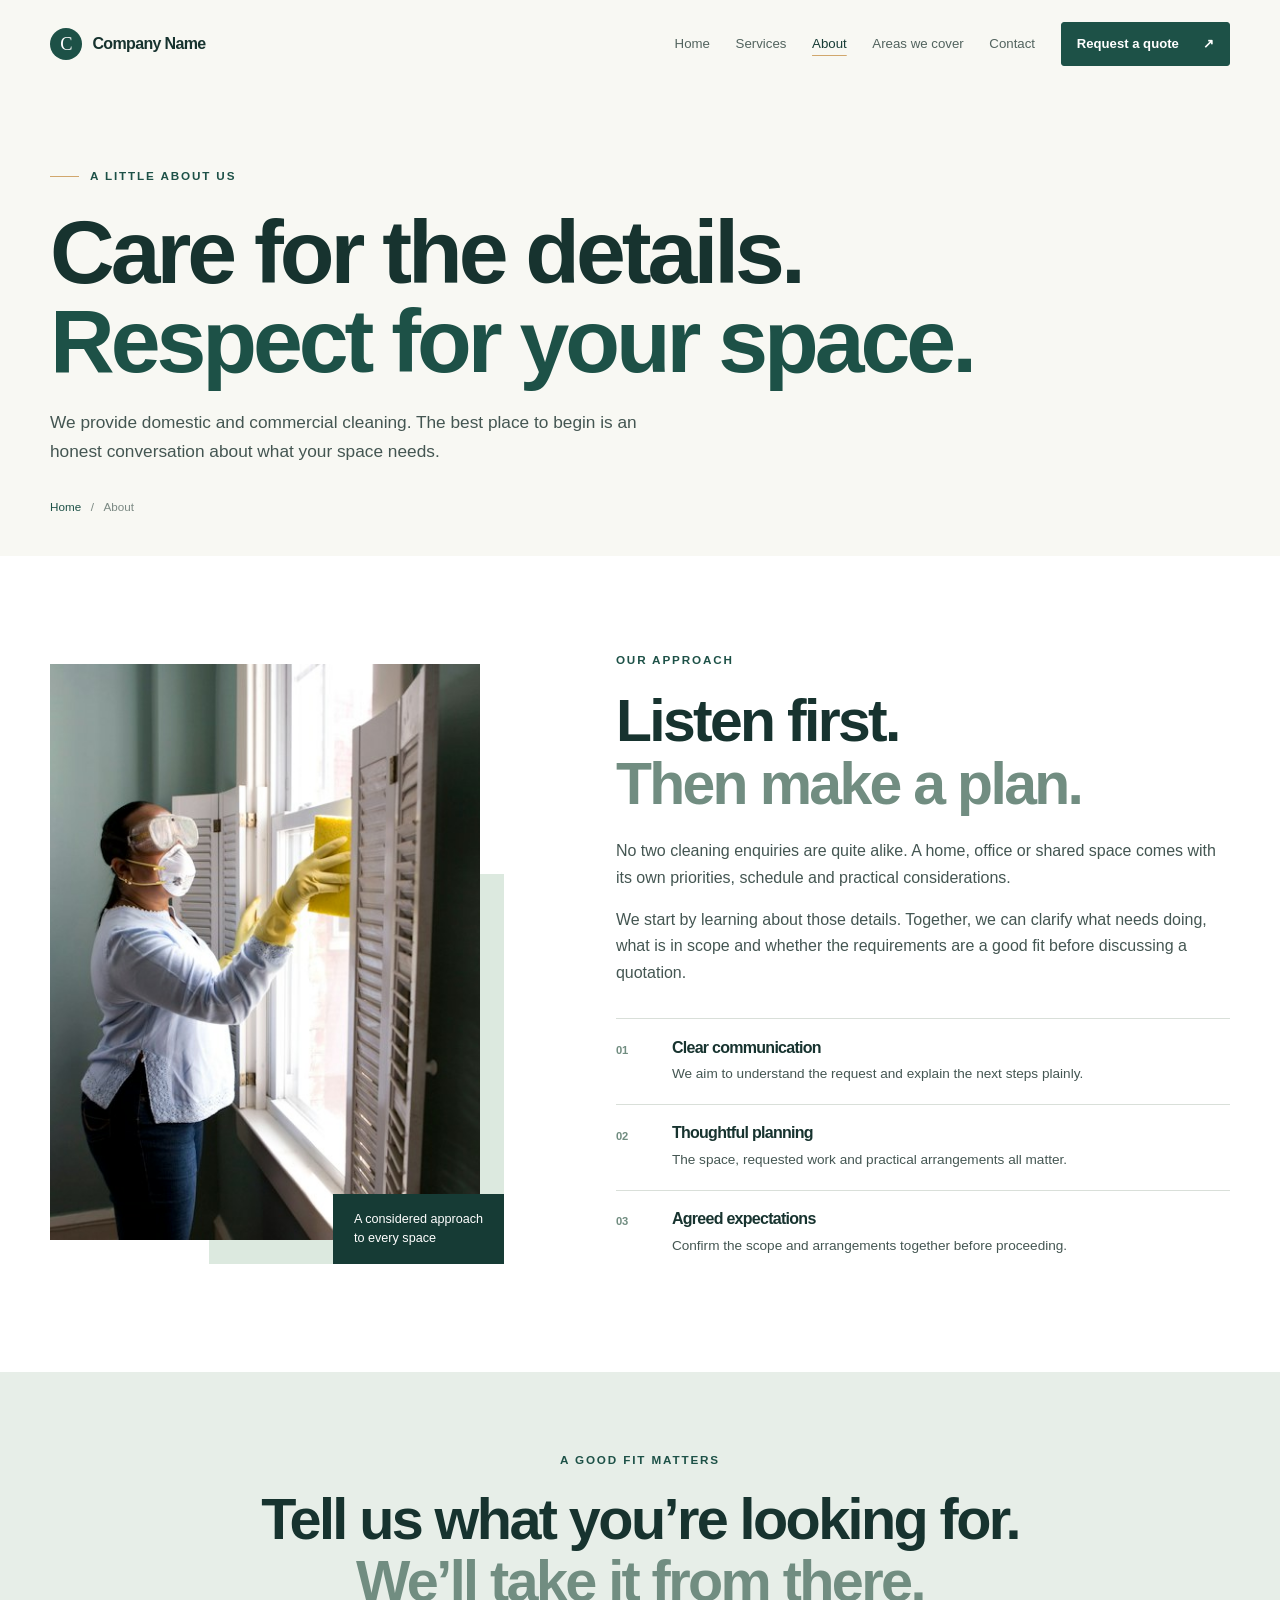
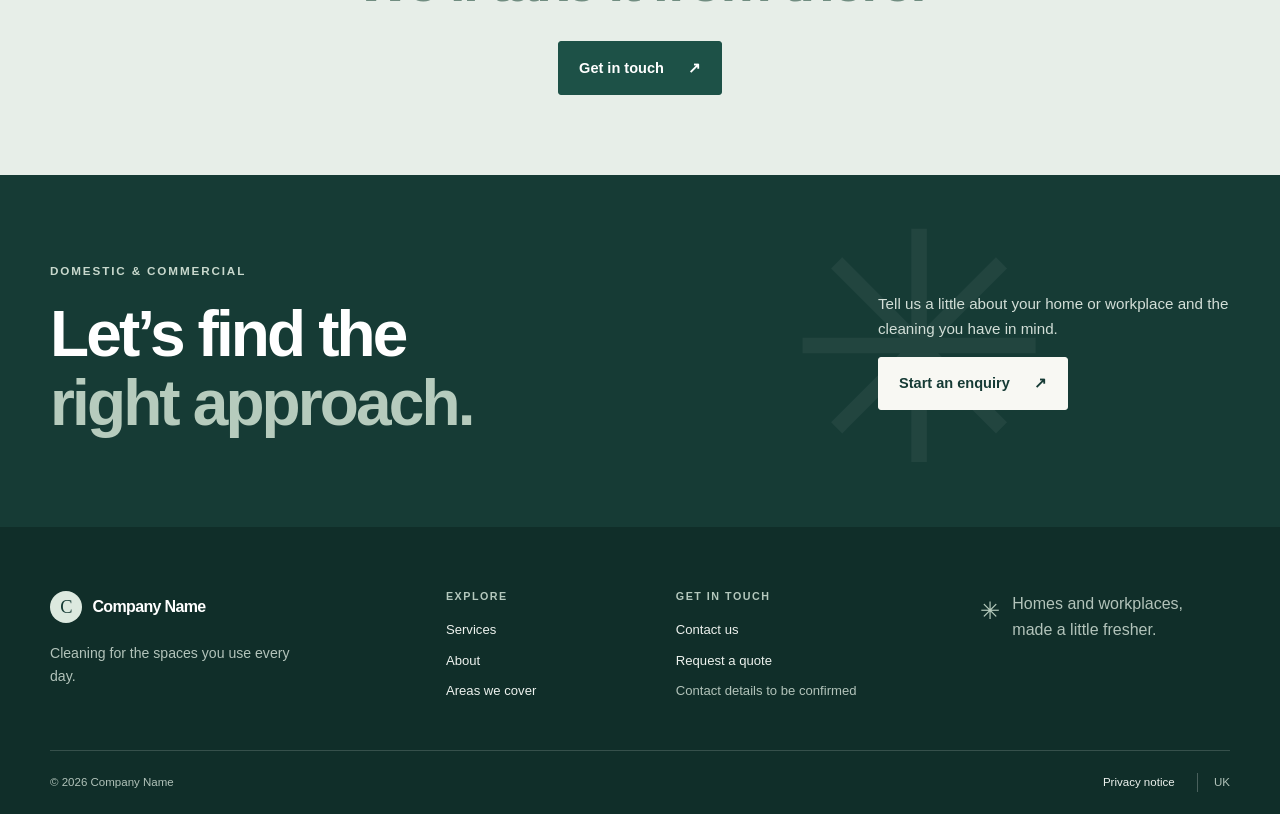
==== about.html @ 4decc687 "new project" ====
<!doctype html>
<html lang="en-GB">
<head>
  <meta charset="utf-8">
  <meta name="viewport" content="width=device-width, initial-scale=1">
  <meta name="description" content="Learn about our considered approach to domestic and commercial cleaning, and how to start a conversation about your space.">
  <meta name="theme-color" content="#163b35">
  <meta name="robots" content="noindex,nofollow">
  <meta property="og:type" content="website">
  <meta property="og:title" content="Cleaning Services | About">
  <meta property="og:description" content="A considered approach to cleaning homes and workplaces.">
  <title>Cleaning Services | About</title>
  <link rel="icon" href="assets/favicon.svg" type="image/svg+xml">
  <link rel="stylesheet" href="css/style.css">
  <script src="js/config.js" defer></script>
  <script src="js/main.js" defer></script>
</head>
<body data-page="about">
  <a class="skip-link" href="#main">Skip to content</a>
  <header class="site-header"><div class="container header-inner">
    <a class="brand" href="index.html" aria-label="Cleaning Services home"><span class="brand-mark" aria-hidden="true">C</span><span data-company-name>Company Name</span></a>
    <button class="menu-toggle" type="button" aria-expanded="false" aria-controls="primary-navigation"><span class="menu-toggle-label">Menu</span><span class="menu-icon" aria-hidden="true"><i></i><i></i></span></button>
    <nav class="primary-navigation" id="primary-navigation" aria-label="Main navigation">
      <a href="index.html" data-nav="home">Home</a><a href="services.html" data-nav="services">Services</a><a href="about.html" data-nav="about">About</a><a href="areas.html" data-nav="areas">Areas we cover</a><a href="contact.html" data-nav="contact">Contact</a><a class="button button-small header-cta" href="contact.html">Request a quote <span aria-hidden="true">↗</span></a>
    </nav>
  </div></header>
  <main id="main">
    <section class="page-hero"><div class="container page-hero-inner"><p class="eyebrow"><span class="eyebrow-line"></span> A little about us</p><h1>Care for the details.<br><span>Respect for your space.</span></h1><p>We provide domestic and commercial cleaning. The best place to begin is an honest conversation about what your space needs.</p><div class="breadcrumb"><a href="index.html">Home</a><span aria-hidden="true">/</span><span aria-current="page">About</span></div></div></section>
    <section class="section about-story"><div class="container about-story-grid"><div class="about-photo-wrap"><img src="images/cleaning-detail.jpg" width="900" height="1100" loading="lazy" alt="Cleaning professional carefully wiping a kitchen surface"><span class="photo-note">A considered approach<br>to every space</span></div><div class="about-story-copy"><p class="eyebrow">Our approach</p><h2>Listen first.<br><span>Then make a plan.</span></h2><p>No two cleaning enquiries are quite alike. A home, office or shared space comes with its own priorities, schedule and practical considerations.</p><p>We start by learning about those details. Together, we can clarify what needs doing, what is in scope and whether the requirements are a good fit before discussing a quotation.</p><div class="about-values"><div><span class="value-mark" aria-hidden="true">01</span><div><h3>Clear communication</h3><p>We aim to understand the request and explain the next steps plainly.</p></div></div><div><span class="value-mark" aria-hidden="true">02</span><div><h3>Thoughtful planning</h3><p>The space, requested work and practical arrangements all matter.</p></div></div><div><span class="value-mark" aria-hidden="true">03</span><div><h3>Agreed expectations</h3><p>Confirm the scope and arrangements together before proceeding.</p></div></div></div></div></div></section>
    <section class="about-banner"><div class="container about-banner-inner"><p class="eyebrow">A good fit matters</p><h2>Tell us what you’re looking for.<br><span>We’ll take it from there.</span></h2><a class="button" href="contact.html">Get in touch <span aria-hidden="true">↗</span></a></div></section>
    <section class="cta-section"><div class="container cta-inner"><div><p class="eyebrow eyebrow-light">Domestic &amp; commercial</p><h2>Let’s find the<br><span>right approach.</span></h2></div><div class="cta-action"><p>Tell us a little about your home or workplace and the cleaning you have in mind.</p><a class="button button-light" href="contact.html">Start an enquiry <span aria-hidden="true">↗</span></a></div><span class="cta-spark" aria-hidden="true">✳</span></div></section>
  </main>
  <footer class="site-footer"><div class="container"><div class="footer-main"><div class="footer-brand"><a class="brand brand-footer" href="index.html"><span class="brand-mark" aria-hidden="true">C</span><span data-company-name>Company Name</span></a><p>Cleaning for the spaces you use every day.</p></div><div class="footer-column"><h2>Explore</h2><a href="services.html">Services</a><a href="about.html">About</a><a href="areas.html">Areas we cover</a></div><div class="footer-column"><h2>Get in touch</h2><a href="contact.html">Contact us</a><a href="contact.html">Request a quote</a><span data-contact-summary>Contact details to be confirmed</span></div><div class="footer-note"><span class="footer-spark" aria-hidden="true">✳</span><p>Homes and workplaces,<br>made a little fresher.</p></div></div><div class="footer-bottom"><span>© <span data-year></span> <span data-company-name>Company Name</span></span><div><a href="privacy.html">Privacy notice</a><span class="footer-location">UK</span></div></div></div></footer>
</body>
</html>
---- css/style.css ----
:root {
  color-scheme: light;
  --ink: #17332f;
  --ink-soft: #445652;
  --green: #1d5147;
  --green-dark: #163b35;
  --mint: #dce9df;
  --paper: #f8f8f3;
  --white: #fff;
  --sand: #eee9df;
  --line: #d9dfd9;
  --accent: #d1a76d;
  --error: #a33d32;
  --font-body: "Aptos", "Segoe UI", Arial, sans-serif;
  --font-heading: "Aptos Display", "Segoe UI", Arial, sans-serif;
  --space-1: 0.5rem;
  --space-2: 1rem;
  --space-3: 1.5rem;
  --space-4: 2rem;
  --space-5: 3rem;
  --space-6: 4rem;
  --space-7: 6rem;
  --space-8: 8rem;
  --container: 1180px;
  --radius: 3px;
  --shadow: 0 24px 70px rgb(23 51 47 / 12%);
}

* { box-sizing: border-box; }
html { scroll-behavior: smooth; scroll-padding-top: 6rem; }
body {
  margin: 0;
  background: var(--paper);
  color: var(--ink);
  font-family: var(--font-body);
  font-size: 1rem;
  line-height: 1.65;
  -webkit-font-smoothing: antialiased;
}
img { display: block; max-width: 100%; }
a { color: inherit; }
button, input, select, textarea { font: inherit; }
button, a { -webkit-tap-highlight-color: transparent; }
::selection { background: var(--mint); color: var(--ink); }
.container { width: min(var(--container), calc(100% - 3rem)); margin-inline: auto; }
.skip-link { position: absolute; z-index: 100; top: -5rem; left: 1rem; padding: 0.75rem 1rem; background: var(--white); color: var(--ink); }
.skip-link:focus { top: 1rem; }
:focus-visible { outline: 3px solid #bf8d48; outline-offset: 4px; }

h1, h2, h3, p { margin-top: 0; }
h1, h2, h3 { font-family: var(--font-heading); letter-spacing: -0.045em; }
h1 { font-size: clamp(3.5rem, 7vw, 6.35rem); line-height: 0.99; font-weight: 600; }
h2 { font-size: clamp(2.4rem, 4.6vw, 4.25rem); line-height: 1.08; font-weight: 600; }
h3 { font-size: 1.45rem; line-height: 1.25; font-weight: 600; }
h1 span, h2 span { color: #6c9183; }
.eyebrow { display: flex; align-items: center; gap: 0.7rem; margin-bottom: 1.25rem; color: var(--green); font-size: 0.73rem; font-weight: 700; letter-spacing: 0.16em; line-height: 1.4; text-transform: uppercase; }
.eyebrow-line { width: 1.8rem; height: 1px; background: var(--accent); }
.button { display: inline-flex; min-height: 3.35rem; align-items: center; justify-content: center; gap: 1.5rem; padding: 0.85rem 1.25rem; border: 1px solid var(--green); border-radius: var(--radius); background: var(--green); color: var(--white); font-size: 0.91rem; font-weight: 600; line-height: 1.25; text-decoration: none; transition: background-color 160ms ease, color 160ms ease, border-color 160ms ease; }
.button:hover { border-color: var(--green-dark); background: var(--green-dark); }
.button-small { min-height: 2.8rem; padding: 0.65rem 0.95rem; font-size: 0.82rem; }
.button-light { border-color: var(--paper); background: var(--paper); color: var(--green-dark); }
.button-light:hover { border-color: var(--white); background: var(--white); color: var(--green-dark); }
.text-link { display: inline-flex; align-items: center; gap: 0.8rem; color: var(--green-dark); font-size: 0.9rem; font-weight: 600; text-decoration: none; }
.text-link span { transition: transform 160ms ease; }
.text-link:hover span { transform: translateX(4px); }

.site-header { position: sticky; top: 0; z-index: 20; background: var(--paper); }
.header-inner { display: flex; min-height: 5.5rem; align-items: center; justify-content: space-between; }
.brand { display: inline-flex; align-items: center; gap: 0.65rem; color: var(--ink); font-family: var(--font-heading); font-size: 1rem; font-weight: 800; letter-spacing: -0.04em; text-decoration: none; white-space: nowrap; }
.brand-mark { display: grid; width: 2rem; height: 2rem; place-items: center; border-radius: 50%; background: var(--green); color: var(--white); font-family: Georgia, serif; font-size: 1.15rem; font-weight: 400; }
.primary-navigation { display: flex; align-items: center; gap: clamp(1rem, 2vw, 1.8rem); }
.primary-navigation > a:not(.button) { color: #52635e; font-size: 0.83rem; font-weight: 500; text-decoration: none; transition: color 150ms ease; }
.primary-navigation > a:not(.button):hover, .primary-navigation > a[aria-current="page"] { color: var(--green-dark); }
.primary-navigation > a[aria-current="page"]:not(.button) { text-decoration: underline; text-decoration-color: var(--accent); text-underline-offset: 0.45rem; }
.menu-toggle { display: none; }

.hero { position: relative; overflow: hidden; padding: 3.1rem 0 4.4rem; }
.hero-grid { display: grid; min-height: 35rem; grid-template-columns: 1.02fr 0.98fr; align-items: center; gap: 4rem; }
.hero-copy { position: relative; z-index: 2; padding: 0 0 0 1.2rem; }
.hero-copy h1 { margin: 1.7rem 0 1.45rem; }
.hero-copy h1 span { color: var(--green); }
.hero-intro { max-width: 32rem; margin-bottom: 2rem; color: var(--ink-soft); font-size: 1.1rem; line-height: 1.75; }
.hero-actions { display: flex; flex-wrap: wrap; align-items: center; gap: 1.7rem; }
.hero-note { display: flex; align-items: center; gap: 0.65rem; margin: 2.7rem 0 0; color: #71817c; font-size: 0.76rem; }
.note-dot { width: 0.45rem; height: 0.45rem; border-radius: 50%; background: var(--accent); }
.hero-visual { position: relative; width: 100%; max-width: 31rem; justify-self: end; padding: 0 1.6rem 1.5rem 0; }
.hero-visual::before { position: absolute; z-index: -1; top: 2rem; right: 0; width: 67%; height: 86%; background: var(--mint); content: ""; }
.hero-image { width: 100%; height: 32rem; object-fit: cover; object-position: center; }
.image-caption { position: absolute; right: 0; bottom: 0; display: flex; min-width: 12.5rem; align-items: center; gap: 0.9rem; padding: 1rem 1.2rem; background: var(--white); box-shadow: var(--shadow); color: #6b7a75; font-size: 0.72rem; line-height: 1.5; }
.image-caption strong { color: var(--ink); font-family: var(--font-heading); font-size: 1rem; font-weight: 600; }
.caption-mark { color: var(--green); font-size: 1.8rem; }
.hero-vertical-label { position: absolute; right: -0.4rem; bottom: 7.2rem; color: var(--green); font-size: 0.58rem; font-weight: 700; letter-spacing: 0.17em; writing-mode: vertical-rl; }
.hero-bottom-rule { position: absolute; right: 0; bottom: 0; left: 0; height: 1px; background: var(--line); }
.hero-bottom-rule::before { position: absolute; top: 0; left: max(calc((100% - var(--container)) / 2), 1.5rem); width: 5rem; height: 2px; background: var(--accent); content: ""; }

.section { padding-block: var(--space-7); }
.intro-section { background: var(--white); }
.intro-grid { display: grid; grid-template-columns: 0.72fr 1.6fr; gap: 3rem; }
.intro-grid > .eyebrow { margin-top: 0.45rem; }
.intro-grid h2 { margin-bottom: 1.6rem; font-size: clamp(2.25rem, 4vw, 3.5rem); }
.intro-grid h2 span { color: #718d81; }
.intro-copy-row { display: flex; align-items: center; justify-content: space-between; gap: 2rem; }
.intro-copy-row p { max-width: 40rem; margin: 0; color: var(--ink-soft); }
.round-link { display: grid; width: 3rem; height: 3rem; flex: 0 0 auto; place-items: center; border: 1px solid var(--line); border-radius: 50%; color: var(--green); font-size: 1.1rem; text-decoration: none; transition: background 160ms ease, color 160ms ease; }
.round-link:hover { background: var(--green); color: var(--white); }

.services-preview { background: var(--paper); }
.section-heading { display: flex; align-items: end; justify-content: space-between; gap: 2rem; margin-bottom: 2.5rem; }
.section-heading h2 { margin: 0; font-size: clamp(2.5rem, 4vw, 3.7rem); }
.section-heading h2 span { color: #718d81; }
.section-heading > .text-link { margin-bottom: 0.7rem; }
.service-grid { display: grid; grid-template-columns: repeat(2, minmax(0, 1fr)); gap: 1.35rem; }
.service-card { position: relative; display: grid; min-height: 25rem; grid-template-columns: 0.95fr 1.05fr; overflow: hidden; background: var(--white); }
.service-card > img { width: 100%; height: 100%; min-height: 25rem; object-fit: cover; }
.service-card-content { position: relative; display: flex; flex-direction: column; align-items: flex-start; padding: 2rem 1.65rem 5rem; }
.card-index { margin-bottom: 1.3rem; color: #7c8e87; font-size: 0.64rem; font-weight: 700; letter-spacing: 0.14em; }
.service-card h3 { margin-bottom: 0.8rem; }
.service-card-content > p:not(.card-index) { color: var(--ink-soft); font-size: 0.9rem; line-height: 1.65; }
.circle-arrow { position: absolute; right: 1.5rem; bottom: 1.5rem; display: grid; width: 2.8rem; height: 2.8rem; place-items: center; border: 1px solid var(--line); border-radius: 50%; color: var(--green); text-decoration: none; transition: background 160ms ease, color 160ms ease; }
.circle-arrow:hover { background: var(--green); color: var(--white); }
.service-card-work { background: #eff2ed; }

.approach-section { background: #e7eee8; }
.approach-layout { display: grid; grid-template-columns: 0.92fr 1.08fr; align-items: start; gap: 7rem; }
.approach-heading h2 { margin-bottom: 1.3rem; font-size: clamp(2.6rem, 4.3vw, 4rem); }
.approach-heading h2 span { color: #6f8d7e; }
.approach-heading > p:not(.eyebrow) { max-width: 28rem; margin-bottom: 1.7rem; color: var(--ink-soft); }
.steps-list { margin: 0; padding: 0; list-style: none; }
.steps-list li { display: grid; grid-template-columns: 3rem 1fr; gap: 1.2rem; padding: 1.55rem 0; border-top: 1px solid #c9d6cd; }
.steps-list li:last-child { border-bottom: 1px solid #c9d6cd; }
.step-number { color: #718d81; font-family: var(--font-heading); font-size: 0.77rem; font-weight: 700; }
.steps-list h3 { margin: 0 0 0.45rem; font-size: 1.18rem; }
.steps-list p { max-width: 29rem; margin: 0; color: var(--ink-soft); font-size: 0.9rem; }

.areas-strip { padding: 3.4rem 0; background: var(--sand); }
.areas-strip-inner { display: grid; grid-template-columns: 1.1fr 0.9fr; align-items: center; gap: 4rem; }
.areas-strip h2 { max-width: 35rem; margin: 0; font-size: clamp(1.9rem, 3vw, 2.65rem); }
.areas-strip-inner > div:last-child p { max-width: 34rem; margin-bottom: 0.9rem; color: var(--ink-soft); }

.cta-section { overflow: hidden; background: var(--green-dark); color: var(--white); }
.cta-inner { position: relative; display: flex; min-height: 22rem; align-items: center; justify-content: space-between; gap: 3rem; padding-block: 4.5rem; }
.cta-inner h2 { position: relative; z-index: 1; margin: 0; font-size: clamp(3rem, 5vw, 4.7rem); }
.cta-inner h2 span { color: #b6cbbd; }
.eyebrow-light { color: #c8d8cd; }
.cta-action { position: relative; z-index: 1; width: min(22rem, 38%); }
.cta-action p { color: #d2ded7; font-size: 0.95rem; }
.cta-spark { position: absolute; top: 50%; right: 15%; color: rgb(255 255 255 / 5%); font-size: 20rem; line-height: 1; transform: translateY(-50%); }

.site-footer { padding-top: 4rem; background: #102e29; color: #eff3ef; }
.footer-main { display: grid; grid-template-columns: 1.35fr 0.72fr 1fr 0.95fr; gap: 2.5rem; padding-bottom: 3rem; }
.brand-footer { color: var(--white); }
.brand-footer .brand-mark { background: #dce9df; color: var(--green-dark); }
.footer-brand > p { max-width: 15rem; margin: 1.2rem 0 0; color: #b2c3ba; font-size: 0.88rem; }
.footer-social { display: flex; flex-wrap: wrap; gap: 0.85rem; margin-top: 1rem; }
.footer-social a { color: #edf2ee; font-size: 0.75rem; text-decoration: underline; text-decoration-color: #718d81; text-underline-offset: 0.2rem; }
.footer-column { display: flex; flex-direction: column; align-items: flex-start; gap: 0.55rem; }
.footer-column h2 { margin: 0 0 0.5rem; color: #b4c8bd; font-family: var(--font-body); font-size: 0.67rem; font-weight: 700; letter-spacing: 0.14em; text-transform: uppercase; }
.footer-column a, .footer-column span { color: #edf2ee; font-size: 0.82rem; text-decoration: none; }
.footer-column a:hover, .footer-bottom a:hover { text-decoration: underline; text-underline-offset: 0.2rem; }
.footer-column span { color: #b2c3ba; }
.footer-note { display: flex; align-items: flex-start; gap: 0.8rem; }
.footer-note p { margin: 0; color: #b2c3ba; font-family: var(--font-heading); font-size: 1rem; }
.footer-spark { color: #b6cbbd; font-size: 1.5rem; }
.footer-bottom { display: flex; min-height: 4rem; align-items: center; justify-content: space-between; gap: 1rem; border-top: 1px solid rgb(255 255 255 / 16%); color: #b2c3ba; font-size: 0.72rem; }
.footer-bottom > div { display: flex; align-items: center; gap: 1.4rem; }
.footer-bottom a { color: #edf2ee; text-decoration: none; }
.footer-location { padding-left: 1rem; border-left: 1px solid rgb(255 255 255 / 24%); }

.page-hero { padding: 5rem 0 2.5rem; background: var(--paper); }
.page-hero-inner { position: relative; }
.page-hero h1 { margin: 1.5rem 0 1.4rem; font-size: clamp(3.5rem, 7vw, 6rem); }
.page-hero h1 span { color: var(--green); }
.page-hero-inner > p:not(.eyebrow) { max-width: 40rem; margin-bottom: 2rem; color: var(--ink-soft); font-size: 1.08rem; }
.breadcrumb { display: flex; align-items: center; gap: 0.6rem; color: #7b8983; font-size: 0.73rem; }
.breadcrumb a { color: var(--green); text-decoration: none; }
.breadcrumb a:hover { text-decoration: underline; }

.service-detail-section { padding-block: 5.5rem; background: var(--white); }
.service-detail-section + .service-detail-section { padding-top: 0; }
.service-detail-grid { display: grid; grid-template-columns: 1.05fr 0.95fr; align-items: center; gap: 6rem; }
.service-detail-image { position: relative; padding: 0 1.5rem 1.5rem 0; }
.service-detail-image::before { position: absolute; z-index: 0; right: 0; bottom: 0; width: 60%; height: 66%; background: var(--mint); content: ""; }
.service-detail-image img { position: relative; z-index: 1; width: 100%; height: 24rem; object-fit: cover; }
.image-index { position: absolute; z-index: 2; top: 1.2rem; left: 1.2rem; color: var(--white); font-family: var(--font-heading); font-size: 0.85rem; font-weight: 700; }
.service-detail-copy h2 { margin-bottom: 1.2rem; }
.service-detail-copy h2 span { color: #718d81; }
.service-detail-copy > p:not(.eyebrow) { max-width: 32rem; color: var(--ink-soft); }
.simple-list { display: grid; gap: 0.65rem; margin: 1.4rem 0 1.8rem; padding: 0; list-style: none; }
.simple-list li { position: relative; padding-left: 1.4rem; color: var(--ink); font-size: 0.9rem; }
.simple-list li::before { position: absolute; top: 0.68rem; left: 0; width: 0.48rem; height: 1px; background: var(--accent); content: ""; }
.service-detail-alt { background: #f0f3ee; }
.service-detail-reverse { grid-template-columns: 0.95fr 1.05fr; }
.service-detail-reverse .service-detail-image { order: 2; }
.service-detail-reverse .service-detail-copy { order: 1; }
.service-detail-alt .service-detail-image::before { background: #d8e2d8; }
.service-note { padding-block: 3rem; background: var(--sand); }
.service-note-inner { display: grid; grid-template-columns: 2rem 1fr auto; align-items: center; gap: 1.4rem; }
.note-symbol { color: var(--green); font-size: 1.6rem; }
.service-note h2 { margin: 0 0 0.5rem; font-size: 1.5rem; }
.service-note p { max-width: 43rem; margin: 0; color: var(--ink-soft); font-size: 0.89rem; }

.about-story { background: var(--white); }
.about-story-grid { display: grid; grid-template-columns: 0.85fr 1.15fr; align-items: center; gap: 7rem; }
.about-photo-wrap { position: relative; padding: 0 1.5rem 1.5rem 0; }
.about-photo-wrap::before { position: absolute; z-index: 0; right: 0; bottom: 0; width: 65%; height: 65%; background: var(--mint); content: ""; }
.about-photo-wrap img { position: relative; z-index: 1; width: 100%; height: 36rem; object-fit: cover; }
.photo-note { position: absolute; z-index: 2; right: 0; bottom: 0; padding: 1rem 1.3rem; background: var(--green-dark); color: var(--white); font-size: 0.79rem; line-height: 1.5; }
.about-story-copy h2 { margin-bottom: 1.4rem; }
.about-story-copy h2 span { color: #718d81; }
.about-story-copy > p:not(.eyebrow) { max-width: 38rem; color: var(--ink-soft); }
.about-values { margin-top: 2rem; }
.about-values > div { display: grid; grid-template-columns: 2.5rem 1fr; gap: 1rem; padding: 1.15rem 0; border-top: 1px solid var(--line); }
.value-mark { padding-top: 0.2rem; color: #718d81; font-size: 0.7rem; font-weight: 700; }
.about-values h3 { margin: 0 0 0.35rem; font-size: 1rem; }
.about-values p { margin: 0; color: var(--ink-soft); font-size: 0.85rem; }
.about-banner { padding-block: 5rem; background: #e7eee8; text-align: center; }
.about-banner .eyebrow { justify-content: center; }
.about-banner h2 { margin: 0 auto 1.8rem; font-size: clamp(2.5rem, 4.5vw, 4rem); }
.about-banner h2 span { color: #718d81; }

.area-content { background: var(--white); }
.area-content-grid { display: grid; grid-template-columns: 1fr 0.9fr; align-items: center; gap: 6rem; }
.area-content h2 { margin-bottom: 1.2rem; }
.area-content h2 span { color: #718d81; }
.area-lead { max-width: 31rem; margin-bottom: 1.8rem; color: var(--ink-soft); }
.area-check-card { padding: 2.5rem; background: #eef2ed; }
.area-check-icon { display: grid; width: 3.2rem; height: 3.2rem; margin-bottom: 1.3rem; place-items: center; border-radius: 50%; background: var(--green); color: var(--white); font-size: 1.5rem; }
.area-check-card h3 { margin-bottom: 1.4rem; }
.area-check-card ol { display: grid; gap: 1rem; margin: 0; padding: 0; list-style: none; }
.area-check-card li { display: flex; gap: 0.8rem; color: var(--ink-soft); font-size: 0.9rem; }
.area-check-card li span { color: var(--green); font-size: 0.7rem; font-weight: 700; }
.area-check-card > p { margin: 1.5rem 0 0; padding-top: 1.2rem; border-top: 1px solid #d5dfd6; color: #71817b; font-size: 0.77rem; }
.area-note { padding-block: 4.5rem; background: var(--sand); text-align: center; }
.area-note .container { max-width: 760px; }
.area-note .eyebrow { justify-content: center; }
.area-note h2 { margin-bottom: 1rem; font-size: clamp(2rem, 4vw, 3rem); }
.area-note h2 span { color: #718d81; }
.area-note .container > p:last-child { max-width: 38rem; margin-inline: auto; color: var(--ink-soft); }

.contact-hero { padding-bottom: 2rem; }
.contact-section { padding-top: 3rem; background: var(--white); }
.contact-layout { display: grid; grid-template-columns: 1.2fr 0.8fr; gap: 6rem; }
.contact-form-wrap { min-width: 0; }
.form-heading { margin-bottom: 2rem; }
.form-heading h2 { margin-bottom: 1rem; }
.form-heading h2 span { color: #718d81; }
.form-heading > p:last-child { margin: 0; color: var(--ink-soft); font-size: 0.88rem; }
.form-heading > p:last-child span { color: var(--error); }
.form-setup-alert { margin-bottom: 1.6rem; padding: 1rem 1.1rem; border-left: 3px solid var(--accent); background: #f5f0e8; color: #5c4c37; font-size: 0.85rem; }
.form-setup-alert[hidden] { display: none; }
.form-row { display: grid; grid-template-columns: repeat(2, minmax(0, 1fr)); gap: 1.2rem; }
.field { display: flex; flex-direction: column; gap: 0.4rem; margin-bottom: 1.15rem; }
.field label { color: var(--ink); font-size: 0.82rem; font-weight: 600; }
.field label > span:not(.optional) { color: var(--error); }
.optional { color: #82908a; font-size: 0.72rem; font-weight: 400; }
.field input:not([type="checkbox"]), .field select, .field textarea { width: 100%; min-height: 3.15rem; padding: 0.75rem 0.85rem; border: 1px solid #cbd4cd; border-radius: 2px; background: var(--white); color: var(--ink); }
.field textarea { min-height: 9rem; resize: vertical; }
.field input::placeholder { color: #8a9690; }
.field input:focus, .field select:focus, .field textarea:focus { border-color: var(--green); outline: 2px solid rgb(29 81 71 / 18%); outline-offset: 1px; }
.field [aria-invalid="true"] { border-color: var(--error) !important; }
.field-hint { color: #71817b; font-size: 0.74rem; }
.field-error { min-height: 0; color: var(--error); font-size: 0.76rem; }
.field-error:empty { display: none; }
.consent-field { display: grid; grid-template-columns: 1rem 1fr; align-items: start; gap: 0.65rem; margin: 0 0 1.2rem; }
.consent-field input { width: 1rem; height: 1rem; margin: 0.2rem 0 0; accent-color: var(--green); }
.consent-field label { color: var(--ink-soft); font-size: 0.78rem; font-weight: 400; }
.consent-field label a, .form-footnote a { color: var(--green); text-underline-offset: 0.15rem; }
.form-general-error { margin: 0 0 1rem; }
.form-submit:disabled { cursor: not-allowed; opacity: 0.55; }
.form-submit.is-loading { cursor: progress; }
.form-footnote { margin: 0.9rem 0 0; color: #7b8983; font-size: 0.75rem; }
.form-status { min-height: 1.4rem; margin: 1rem 0 0; color: var(--green); font-size: 0.88rem; }
.form-status.is-error { color: var(--error); }
.honeypot { position: absolute; left: -10000px; width: 1px; height: 1px; overflow: hidden; }
.contact-aside { align-self: start; padding: 2.5rem; background: #edf2ed; }
.contact-aside-top h2 { margin-bottom: 1rem; font-size: clamp(2.4rem, 4vw, 3.6rem); }
.contact-aside-top h2 span { color: #718d81; }
.contact-aside-top > p:last-child { color: var(--ink-soft); font-size: 0.88rem; }
.contact-methods { margin-top: 2rem; }
.contact-method { display: grid; grid-template-columns: 2rem 1fr; gap: 0.8rem; padding: 1.15rem 0; border-top: 1px solid #d2ddd4; }
.method-symbol { color: var(--green); font-family: var(--font-heading); font-size: 1.05rem; }
.contact-method h3 { margin: 0 0 0.25rem; font-size: 0.9rem; letter-spacing: 0; }
.contact-method p { margin: 0; color: var(--ink-soft); font-size: 0.83rem; overflow-wrap: anywhere; }
.contact-method a { display: inline-block; margin-top: 0.35rem; color: var(--green); font-size: 0.78rem; text-underline-offset: 0.2rem; }
.contact-aside-note { display: flex; gap: 0.8rem; margin-top: 1rem; padding: 1rem; background: #dce8de; color: var(--green-dark); }
.contact-aside-note > span { color: var(--green); font-size: 1.2rem; }
.contact-aside-note p { margin: 0; font-size: 0.79rem; }

.privacy-content { background: var(--white); }
.privacy-layout { display: grid; grid-template-columns: 0.65fr 1.35fr; gap: 5rem; }
.privacy-aside { align-self: start; padding: 1.5rem; background: #edf2ed; color: var(--ink-soft); font-size: 0.86rem; }
.privacy-aside strong { color: var(--ink); }
.privacy-copy h2 { margin: 2.4rem 0 0.8rem; font-size: 1.5rem; }
.privacy-copy h2:first-child { margin-top: 0; }
.privacy-copy p, .privacy-copy li { color: var(--ink-soft); font-size: 0.94rem; }
.privacy-copy ul { padding-left: 1.2rem; }
.privacy-copy li + li { margin-top: 0.4rem; }
.privacy-review-note { padding: 1rem 1.2rem; border-left: 3px solid var(--accent); background: #f5f0e8; color: #5c4c37 !important; }

@media (min-width: 1400px) {
  .hero { padding-top: 4rem; }
  .hero-grid { min-height: 38rem; }
  .hero-image { height: 35rem; }
}
@media (max-width: 1000px) {
  :root { --space-7: 5rem; }
  .primary-navigation { gap: 1rem; }
  .primary-navigation > a:not(.button) { font-size: 0.77rem; }
  .hero-grid { min-height: 31rem; gap: 2rem; }
  .hero-copy { padding-left: 0; }
  .hero-image { height: 28rem; }
  .service-card { grid-template-columns: 1fr; }
  .service-card > img { height: 13rem; min-height: 13rem; }
  .service-card-content { min-height: 15rem; padding: 1.4rem 1.4rem 4rem; }
  .service-card h3 { font-size: 1.3rem; }
  .approach-layout, .service-detail-grid, .about-story-grid { gap: 3.5rem; }
  .contact-layout { gap: 3rem; }
  .footer-main { grid-template-columns: 1.2fr 0.8fr 1fr; }
  .footer-note { display: none; }
}
@media (max-width: 760px) {
  :root { --space-7: 4rem; }
  .container { width: min(var(--container), calc(100% - 2.25rem)); }
  .header-inner { min-height: 4.6rem; }
  .menu-toggle { display: inline-flex; align-items: center; gap: 0.65rem; padding: 0.6rem 0; border: 0; background: transparent; color: var(--ink); cursor: pointer; }
  .menu-toggle-label { font-size: 0.78rem; font-weight: 600; }
  .menu-icon { display: flex; width: 1.25rem; flex-direction: column; gap: 0.3rem; }
  .menu-icon i { width: 100%; height: 1px; background: currentColor; transition: transform 150ms ease; }
  .menu-toggle[aria-expanded="true"] .menu-icon i:first-child { transform: translateY(2px) rotate(45deg); }
  .menu-toggle[aria-expanded="true"] .menu-icon i:last-child { transform: translateY(-2px) rotate(-45deg); }
  .primary-navigation { position: absolute; top: 100%; right: 0; left: 0; display: none; align-items: stretch; gap: 0; padding: 0.5rem 1.125rem 1.2rem; border-top: 1px solid var(--line); background: var(--paper); box-shadow: 0 18px 24px rgb(23 51 47 / 9%); }
  .primary-navigation.is-open { display: flex; flex-direction: column; }
  .primary-navigation > a:not(.button) { padding: 0.75rem 0; border-bottom: 1px solid var(--line); font-size: 0.9rem; }
  .primary-navigation > a[aria-current="page"]:not(.button) { text-decoration: none; }
  .primary-navigation .header-cta { align-self: flex-start; margin-top: 0.9rem; }
  h1 { font-size: clamp(3.15rem, 12vw, 5rem); }
  h2 { font-size: clamp(2.25rem, 9vw, 3.4rem); }
  .hero { padding: 2.3rem 0 2rem; }
  .hero-grid { min-height: 0; grid-template-columns: 1fr; gap: 2.3rem; }
  .hero-copy h1 { margin-top: 1.3rem; }
  .hero-intro { font-size: 1rem; }
  .hero-note { margin-top: 1.6rem; }
  .hero-visual { width: calc(100% - 0.9rem); max-width: none; padding-right: 0.9rem; }
  .hero-image { height: min(88vw, 29rem); }
  .hero-vertical-label { right: -0.3rem; bottom: 6.4rem; }
  .image-caption { min-width: 11rem; padding: 0.8rem 1rem; }
  .section { padding-block: var(--space-7); }
  .intro-grid { grid-template-columns: 1fr; gap: 0.8rem; }
  .intro-grid > .eyebrow { margin: 0; }
  .intro-grid h2 { font-size: clamp(2.1rem, 8vw, 3rem); }
  .intro-copy-row { align-items: flex-start; }
  .intro-copy-row p { font-size: 0.91rem; }
  .section-heading { align-items: flex-start; flex-direction: column; gap: 1rem; }
  .section-heading h2 { font-size: 2.7rem; }
  .section-heading > .text-link { margin: 0; }
  .service-grid { grid-template-columns: 1fr; gap: 1rem; }
  .service-card { grid-template-columns: 0.9fr 1.1fr; min-height: 19rem; }
  .service-card > img { height: 100%; min-height: 19rem; }
  .service-card-content { min-height: 19rem; padding: 1.4rem 1.1rem 4rem; }
  .service-card h3 { font-size: 1.2rem; }
  .service-card-content > p:not(.card-index) { font-size: 0.82rem; }
  .card-index { font-size: 0.57rem; }
  .circle-arrow { right: 1rem; bottom: 1rem; width: 2.4rem; height: 2.4rem; }
  .approach-layout { grid-template-columns: 1fr; gap: 2.4rem; }
  .approach-heading h2 { font-size: 2.8rem; }
  .areas-strip { padding: 2.6rem 0; }
  .areas-strip-inner { grid-template-columns: 1fr; gap: 1.4rem; }
  .areas-strip h2 { font-size: 2rem; }
  .cta-inner { min-height: 0; align-items: flex-start; flex-direction: column; gap: 1.6rem; padding-block: 3.6rem; }
  .cta-inner h2 { font-size: clamp(3rem, 11vw, 4rem); }
  .cta-action { width: min(100%, 26rem); }
  .cta-spark { top: 2rem; right: 0; font-size: 11rem; transform: none; }
  .footer-main { grid-template-columns: 1fr 1fr; gap: 2.2rem 1.2rem; }
  .footer-brand { grid-column: 1 / -1; }
  .footer-bottom { align-items: flex-start; flex-direction: column; justify-content: center; padding-block: 1rem; }
  .page-hero { padding: 3.4rem 0 2rem; }
  .page-hero h1 { font-size: clamp(3.2rem, 11vw, 5rem); }
  .page-hero-inner > p:not(.eyebrow) { font-size: 0.98rem; }
  .service-detail-section { padding-block: 3.5rem; }
  .service-detail-section + .service-detail-section { padding-top: 0; }
  .service-detail-grid, .service-detail-reverse { grid-template-columns: 1fr; gap: 2rem; }
  .service-detail-reverse .service-detail-image, .service-detail-reverse .service-detail-copy { order: initial; }
  .service-detail-image img { height: min(65vw, 23rem); }
  .service-detail-copy h2 { font-size: 3.1rem; }
  .service-note-inner { grid-template-columns: 1.5rem 1fr; gap: 1rem; }
  .service-note .button { grid-column: 2; justify-self: start; }
  .about-story-grid { grid-template-columns: 1fr; gap: 2.5rem; }
  .about-photo-wrap img { height: min(112vw, 31rem); }
  .about-story-copy h2 { font-size: 3rem; }
  .about-banner { padding-block: 3.5rem; }
  .about-banner h2 { font-size: 2.6rem; }
  .area-content-grid { grid-template-columns: 1fr; gap: 2.5rem; }
  .area-check-card { padding: 1.7rem; }
  .area-note { padding-block: 3.5rem; }
  .area-note h2 { font-size: 2.3rem; }
  .contact-layout { grid-template-columns: 1fr; gap: 3rem; }
  .contact-section { padding-top: 2.2rem; }
  .contact-aside { padding: 1.7rem; }
  .privacy-layout { grid-template-columns: 1fr; gap: 2rem; }
}
@media (max-width: 420px) {
  .container { width: calc(100% - 2rem); }
  .brand { font-size: 0.91rem; }
  .hero-actions { align-items: flex-start; flex-direction: column; gap: 1.2rem; }
  .hero-actions .button { width: 100%; justify-content: space-between; }
  .service-card { grid-template-columns: 1fr; }
  .service-card > img { height: 12.5rem; min-height: 12.5rem; }
  .service-card-content { min-height: 15rem; }
  .form-row { grid-template-columns: 1fr; gap: 0; }
}
@media (prefers-reduced-motion: reduce) {
  *, *::before, *::after { scroll-behavior: auto !important; transition-duration: 0.01ms !important; animation-duration: 0.01ms !important; animation-iteration-count: 1 !important; }
}
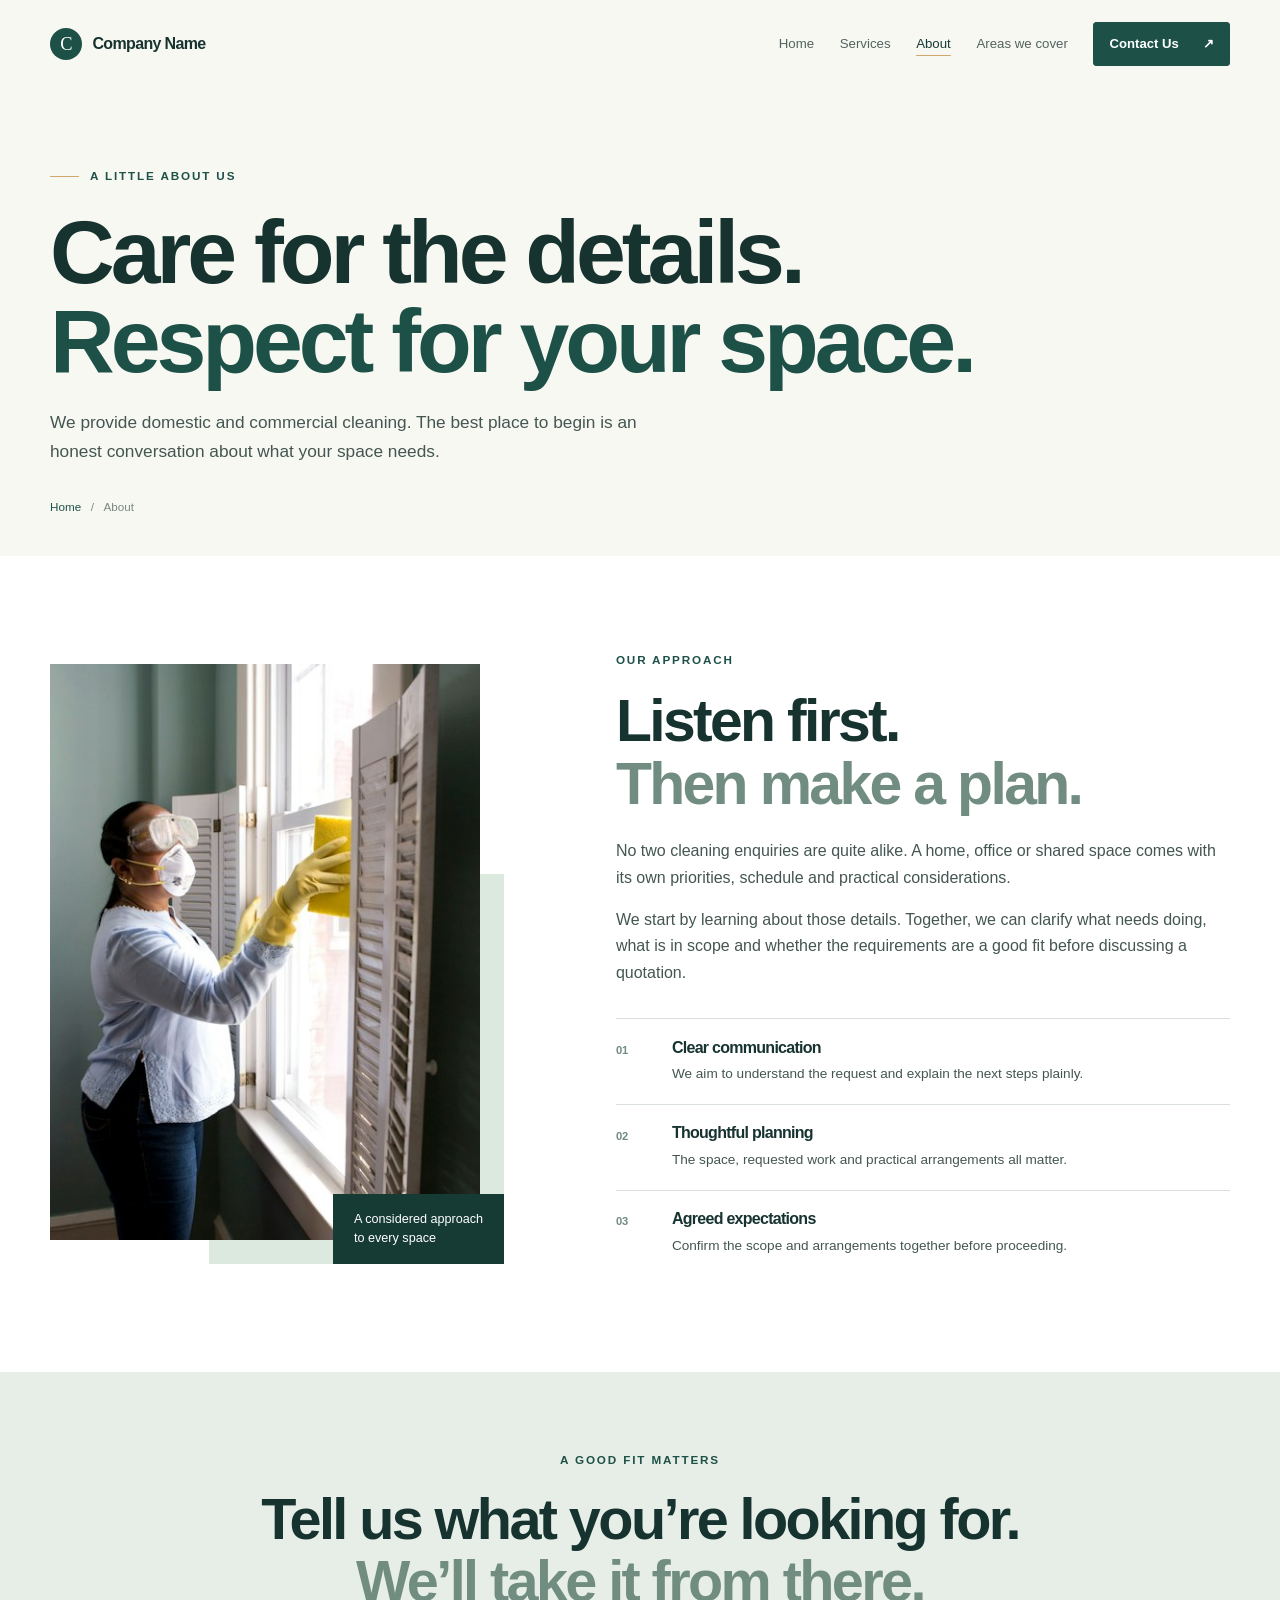
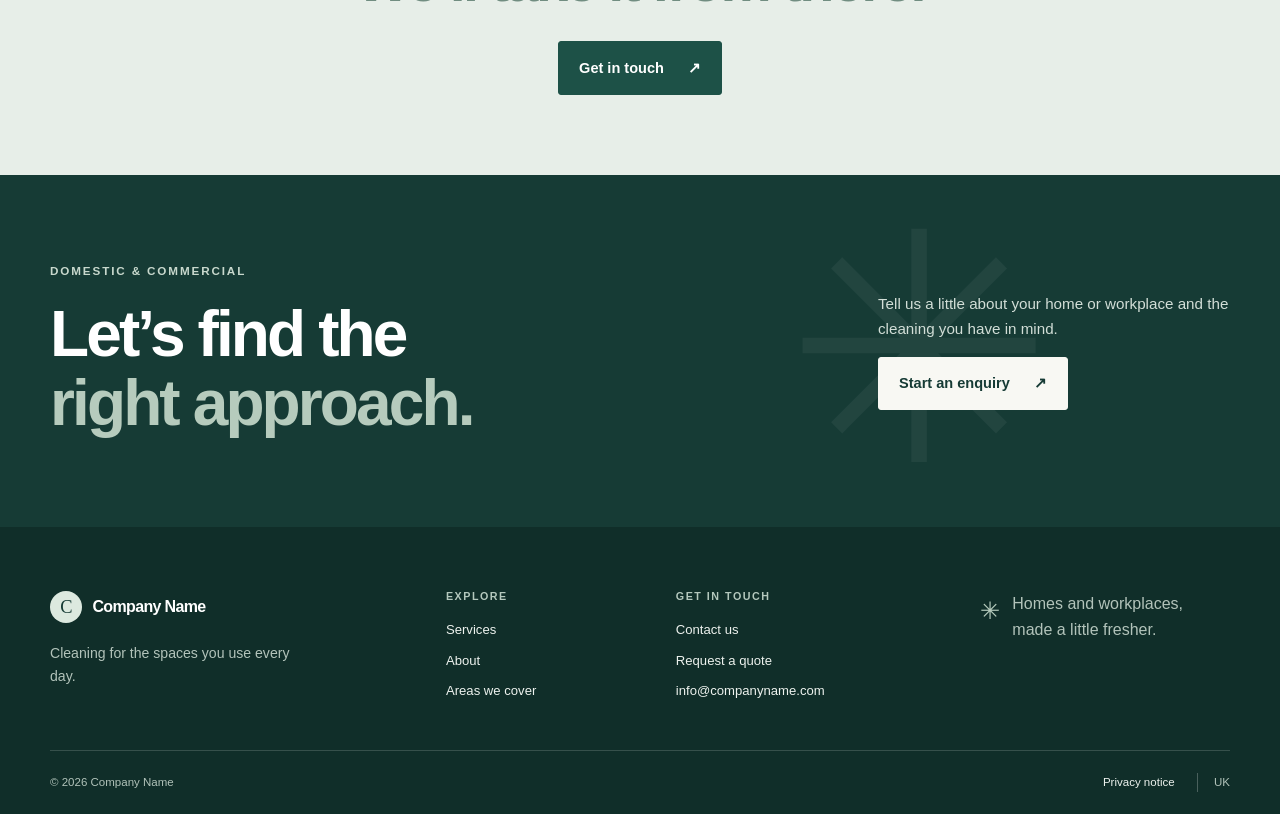
==== commit fd0e0ef4: "updated contact information and company details in the configuration file" ====
--- a/about.html
+++ b/about.html
@@ -21,7 +21,7 @@
     <a class="brand" href="index.html" aria-label="Cleaning Services home"><span class="brand-mark" aria-hidden="true">C</span><span data-company-name>Company Name</span></a>
     <button class="menu-toggle" type="button" aria-expanded="false" aria-controls="primary-navigation"><span class="menu-toggle-label">Menu</span><span class="menu-icon" aria-hidden="true"><i></i><i></i></span></button>
     <nav class="primary-navigation" id="primary-navigation" aria-label="Main navigation">
-      <a href="index.html" data-nav="home">Home</a><a href="services.html" data-nav="services">Services</a><a href="about.html" data-nav="about">About</a><a href="areas.html" data-nav="areas">Areas we cover</a><a href="contact.html" data-nav="contact">Contact</a><a class="button button-small header-cta" href="contact.html">Request a quote <span aria-hidden="true">↗</span></a>
+      <a href="index.html" data-nav="home">Home</a><a href="services.html" data-nav="services">Services</a><a href="about.html" data-nav="about">About</a><a href="areas.html" data-nav="areas">Areas we cover</a><a class="button button-small header-cta" href="contact.html">Contact Us <span aria-hidden="true">↗</span></a>
     </nav>
   </div></header>
   <main id="main">
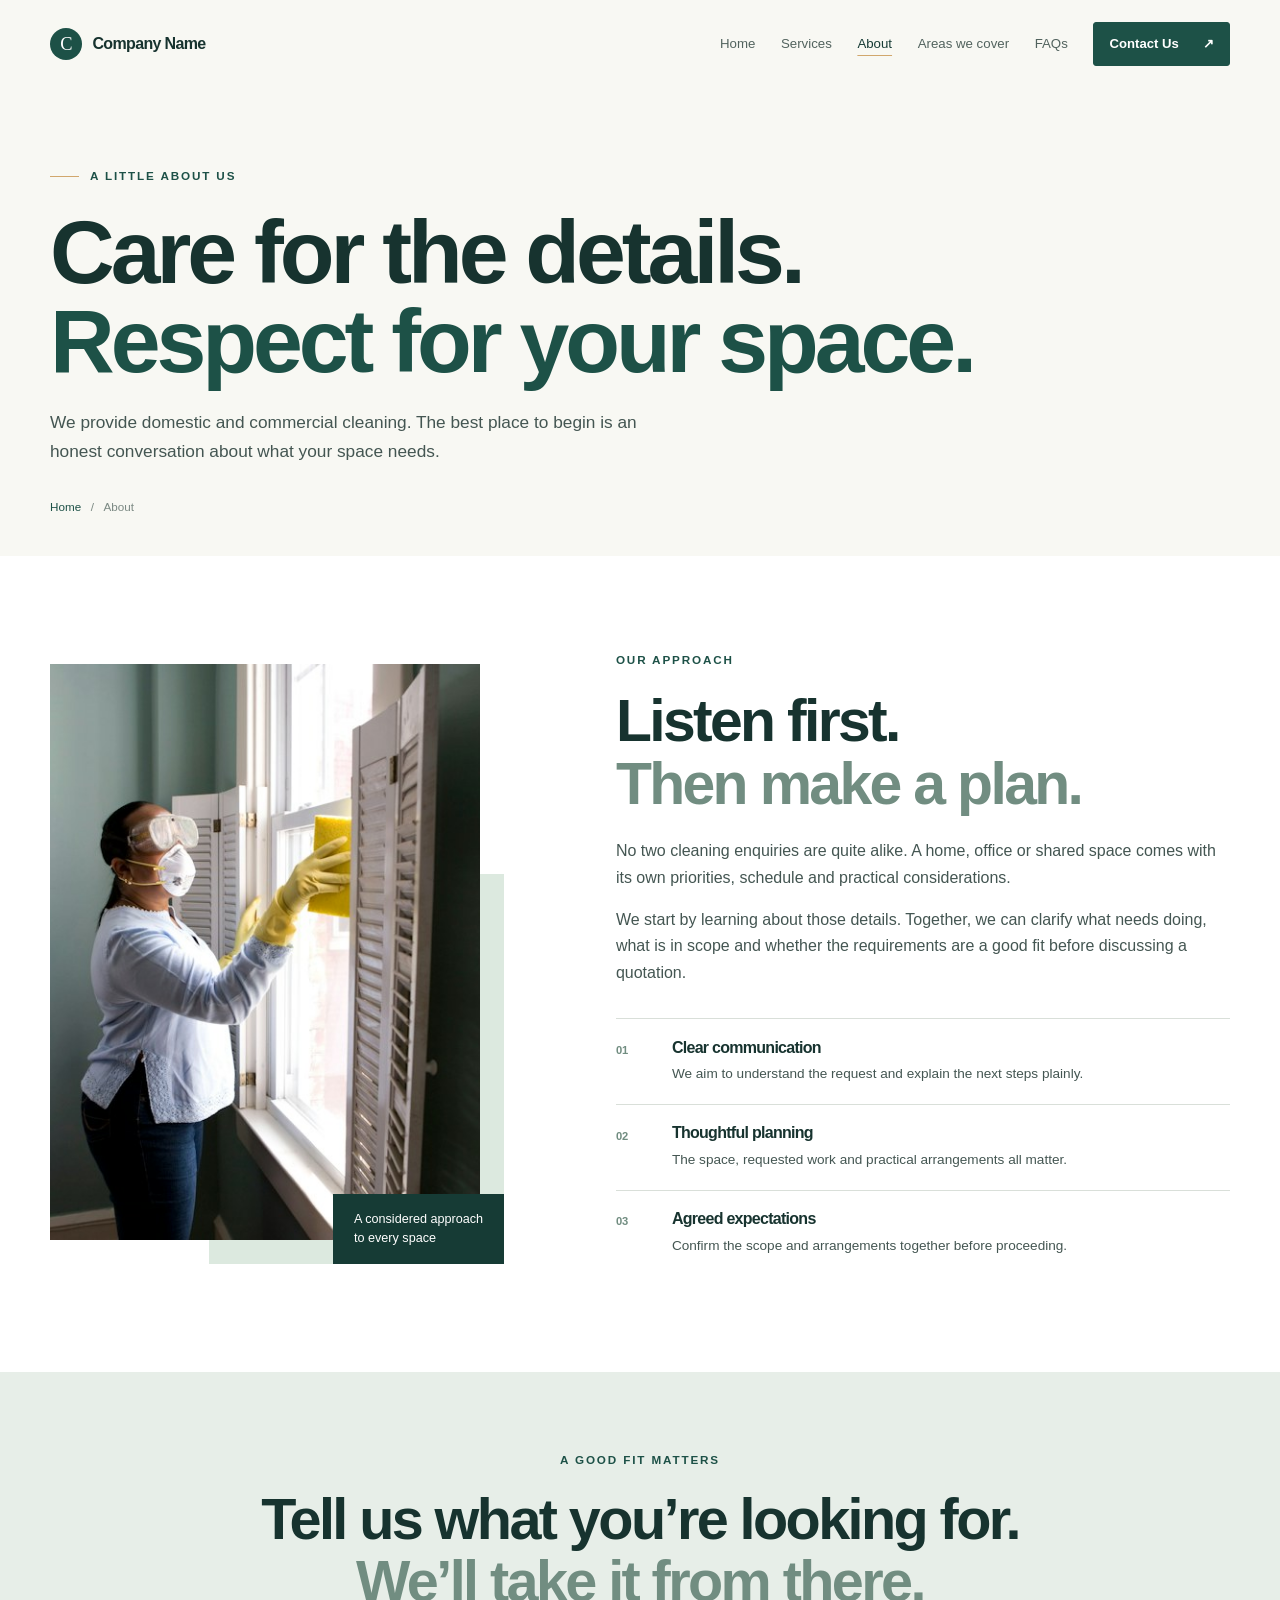
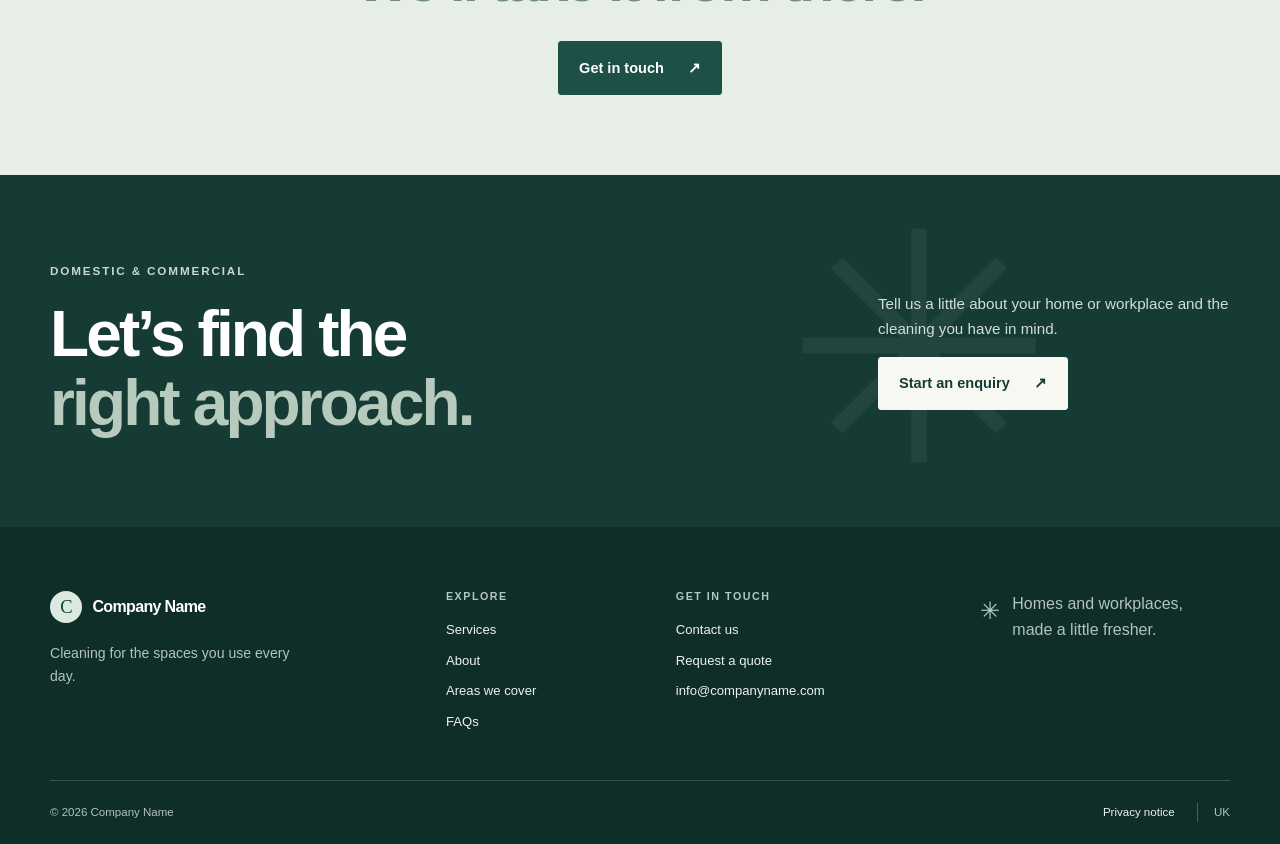
==== commit 6e10d996: "updated company name, email, and phone number in config.js, added FAQ page link to navigation and fo" ====
--- a/about.html
+++ b/about.html
@@ -21,7 +21,7 @@
     <a class="brand" href="index.html" aria-label="Cleaning Services home"><span class="brand-mark" aria-hidden="true">C</span><span data-company-name>Company Name</span></a>
     <button class="menu-toggle" type="button" aria-expanded="false" aria-controls="primary-navigation"><span class="menu-toggle-label">Menu</span><span class="menu-icon" aria-hidden="true"><i></i><i></i></span></button>
     <nav class="primary-navigation" id="primary-navigation" aria-label="Main navigation">
-      <a href="index.html" data-nav="home">Home</a><a href="services.html" data-nav="services">Services</a><a href="about.html" data-nav="about">About</a><a href="areas.html" data-nav="areas">Areas we cover</a><a class="button button-small header-cta" href="contact.html">Contact Us <span aria-hidden="true">↗</span></a>
+      <a href="index.html" data-nav="home">Home</a><a href="services.html" data-nav="services">Services</a><a href="about.html" data-nav="about">About</a><a href="areas.html" data-nav="areas">Areas we cover</a><a href="faq.html" data-nav="faq">FAQs</a><a class="button button-small header-cta" href="contact.html">Contact Us <span aria-hidden="true">↗</span></a>
     </nav>
   </div></header>
   <main id="main">
@@ -30,6 +30,6 @@
     <section class="about-banner"><div class="container about-banner-inner"><p class="eyebrow">A good fit matters</p><h2>Tell us what you’re looking for.<br><span>We’ll take it from there.</span></h2><a class="button" href="contact.html">Get in touch <span aria-hidden="true">↗</span></a></div></section>
     <section class="cta-section"><div class="container cta-inner"><div><p class="eyebrow eyebrow-light">Domestic &amp; commercial</p><h2>Let’s find the<br><span>right approach.</span></h2></div><div class="cta-action"><p>Tell us a little about your home or workplace and the cleaning you have in mind.</p><a class="button button-light" href="contact.html">Start an enquiry <span aria-hidden="true">↗</span></a></div><span class="cta-spark" aria-hidden="true">✳</span></div></section>
   </main>
-  <footer class="site-footer"><div class="container"><div class="footer-main"><div class="footer-brand"><a class="brand brand-footer" href="index.html"><span class="brand-mark" aria-hidden="true">C</span><span data-company-name>Company Name</span></a><p>Cleaning for the spaces you use every day.</p></div><div class="footer-column"><h2>Explore</h2><a href="services.html">Services</a><a href="about.html">About</a><a href="areas.html">Areas we cover</a></div><div class="footer-column"><h2>Get in touch</h2><a href="contact.html">Contact us</a><a href="contact.html">Request a quote</a><span data-contact-summary>Contact details to be confirmed</span></div><div class="footer-note"><span class="footer-spark" aria-hidden="true">✳</span><p>Homes and workplaces,<br>made a little fresher.</p></div></div><div class="footer-bottom"><span>© <span data-year></span> <span data-company-name>Company Name</span></span><div><a href="privacy.html">Privacy notice</a><span class="footer-location">UK</span></div></div></div></footer>
+  <footer class="site-footer"><div class="container"><div class="footer-main"><div class="footer-brand"><a class="brand brand-footer" href="index.html"><span class="brand-mark" aria-hidden="true">C</span><span data-company-name>Company Name</span></a><p>Cleaning for the spaces you use every day.</p></div><div class="footer-column"><h2>Explore</h2><a href="services.html">Services</a><a href="about.html">About</a><a href="areas.html">Areas we cover</a><a href="faq.html">FAQs</a></div><div class="footer-column"><h2>Get in touch</h2><a href="contact.html">Contact us</a><a href="contact.html">Request a quote</a><span data-contact-summary>Contact details to be confirmed</span></div><div class="footer-note"><span class="footer-spark" aria-hidden="true">✳</span><p>Homes and workplaces,<br>made a little fresher.</p></div></div><div class="footer-bottom"><span>© <span data-year></span> <span data-company-name>Company Name</span></span><div><a href="privacy.html">Privacy notice</a><span class="footer-location">UK</span></div></div></div></footer>
 </body>
 </html>
--- a/css/style.css
+++ b/css/style.css
@@ -296,6 +296,25 @@
 .privacy-copy ul { padding-left: 1.2rem; }
 .privacy-copy li + li { margin-top: 0.4rem; }
 .privacy-review-note { padding: 1rem 1.2rem; border-left: 3px solid var(--accent); background: #f5f0e8; color: #5c4c37 !important; }
+
+.faq-content { background: var(--white); }
+.faq-layout { max-width: 900px; }
+.faq-intro { max-width: 46rem; margin-bottom: 3rem; color: var(--ink-soft); }
+.faq-group + .faq-group { margin-top: 3rem; }
+.faq-group h2 { margin-bottom: 1rem; font-size: 1.7rem; }
+.faq-list { border-bottom: 1px solid var(--line); }
+.faq-list details { border-top: 1px solid var(--line); }
+.faq-list summary { position: relative; padding: 1.25rem 3rem 1.25rem 0; color: var(--ink); font-size: 1.05rem; font-weight: 600; line-height: 1.45; list-style: none; cursor: pointer; }
+.faq-list summary::-webkit-details-marker { display: none; }
+.faq-list summary::after { position: absolute; top: 1.15rem; right: 0.25rem; color: var(--green); font-size: 1.4rem; font-weight: 400; content: "+"; }
+.faq-list details[open] summary::after { content: "−"; }
+.faq-answer { max-width: 48rem; padding: 0 2.5rem 1.25rem 0; color: var(--ink-soft); }
+.faq-answer p { margin: 0; }
+.faq-answer a, .service-note p a { color: var(--green); text-underline-offset: 0.2rem; }
+.faq-contact { padding-block: 3rem; background: var(--sand); }
+.faq-contact-inner { display: flex; align-items: center; justify-content: space-between; gap: 2rem; }
+.faq-contact h2 { margin: 0; font-size: clamp(1.8rem, 3.5vw, 2.7rem); }
+.faq-contact p { max-width: 35rem; margin: 0; color: var(--ink-soft); }
 
 @media (min-width: 1400px) {
   .hero { padding-top: 4rem; }
@@ -397,6 +416,7 @@
   .contact-section { padding-top: 2.2rem; }
   .contact-aside { padding: 1.7rem; }
   .privacy-layout { grid-template-columns: 1fr; gap: 2rem; }
+  .faq-contact-inner { align-items: flex-start; flex-direction: column; gap: 1rem; }
 }
 @media (max-width: 420px) {
   .container { width: calc(100% - 2rem); }
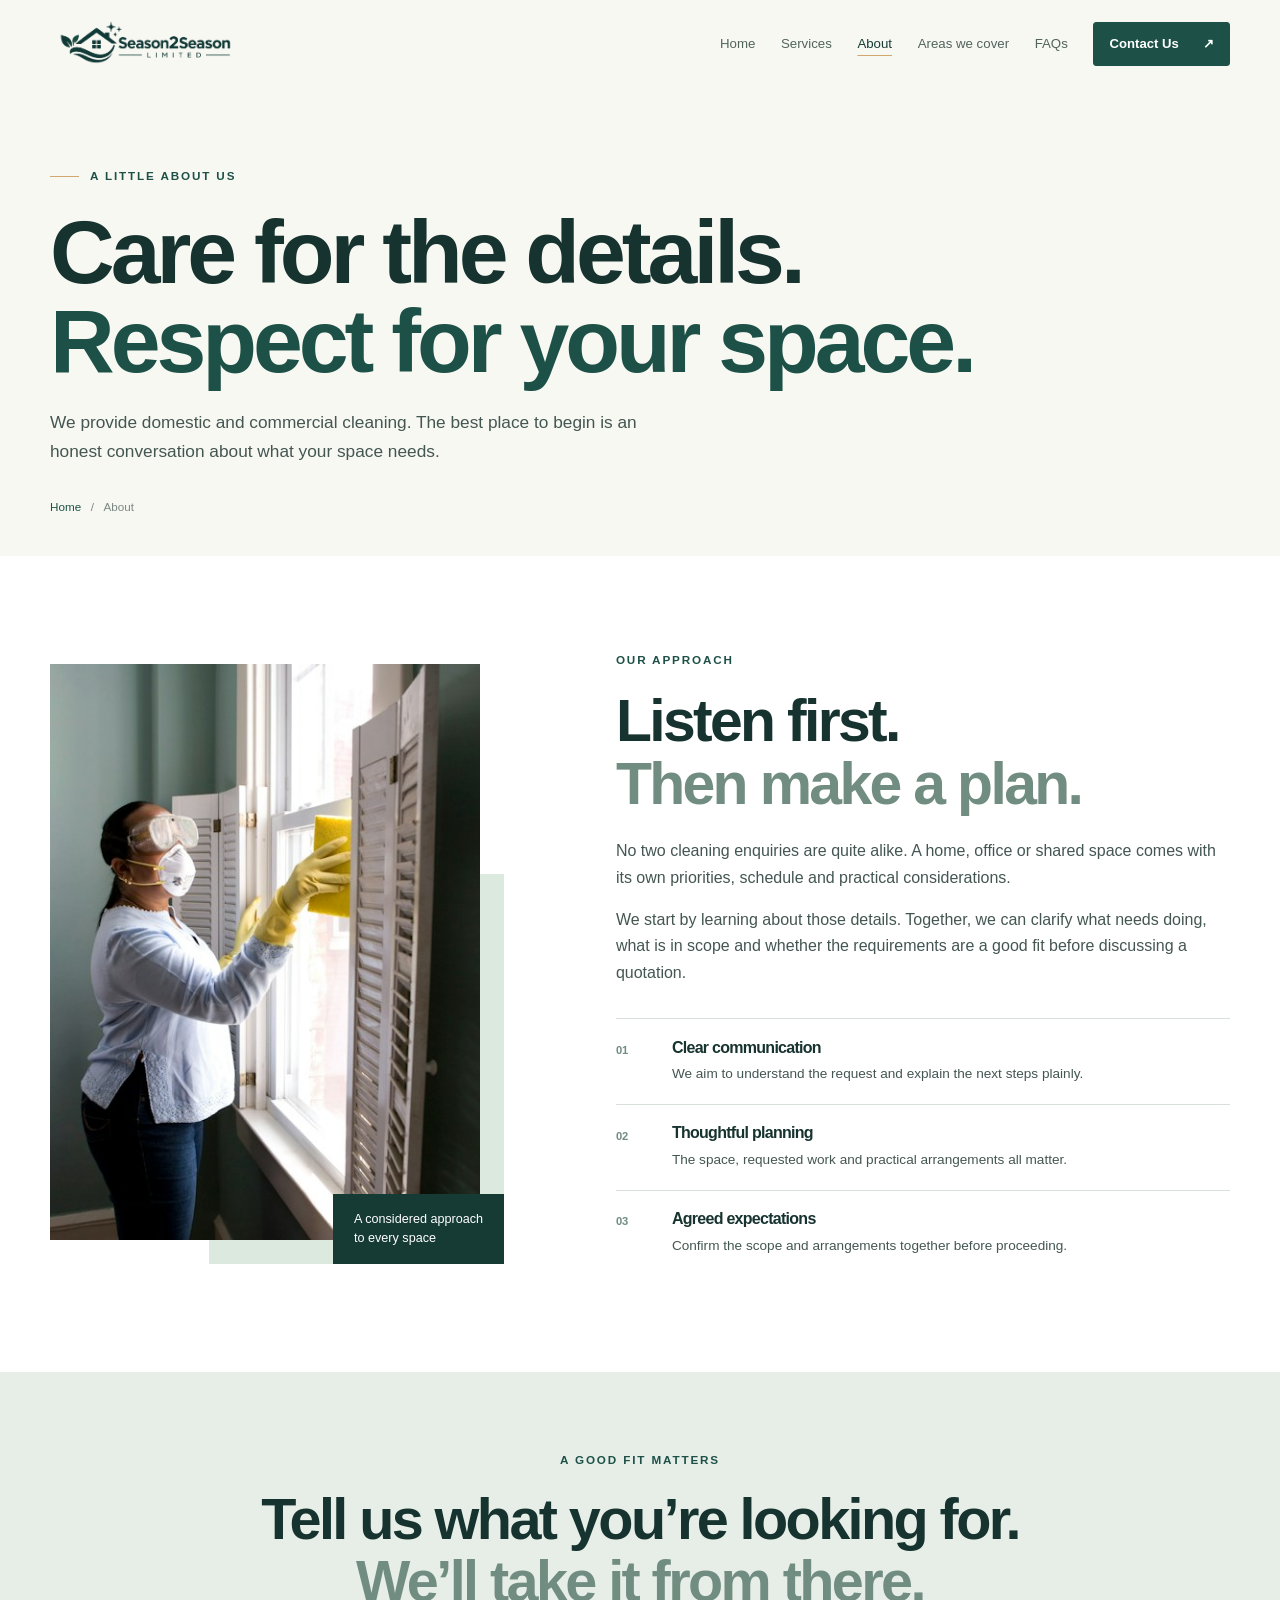
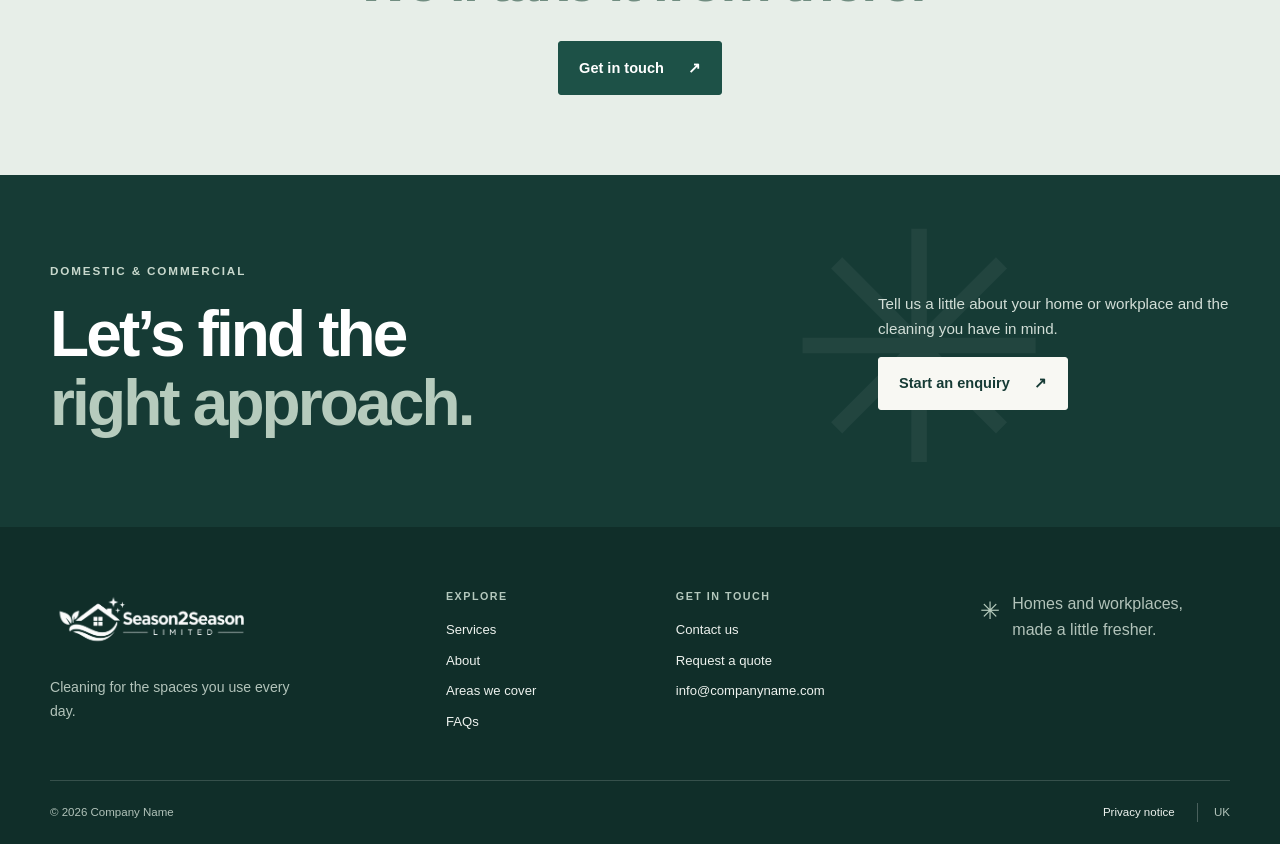
==== commit 200d1072: "replaced brand name with the logo" ====
--- a/about.html
+++ b/about.html
@@ -18,7 +18,7 @@
 <body data-page="about">
   <a class="skip-link" href="#main">Skip to content</a>
   <header class="site-header"><div class="container header-inner">
-    <a class="brand" href="index.html" aria-label="Cleaning Services home"><span class="brand-mark" aria-hidden="true">C</span><span data-company-name>Company Name</span></a>
+    <a class="brand" href="index.html" aria-label="Season2season Limited home"><img class="brand-logo" src="images/header_logo.png" alt=""></a>
     <button class="menu-toggle" type="button" aria-expanded="false" aria-controls="primary-navigation"><span class="menu-toggle-label">Menu</span><span class="menu-icon" aria-hidden="true"><i></i><i></i></span></button>
     <nav class="primary-navigation" id="primary-navigation" aria-label="Main navigation">
       <a href="index.html" data-nav="home">Home</a><a href="services.html" data-nav="services">Services</a><a href="about.html" data-nav="about">About</a><a href="areas.html" data-nav="areas">Areas we cover</a><a href="faq.html" data-nav="faq">FAQs</a><a class="button button-small header-cta" href="contact.html">Contact Us <span aria-hidden="true">↗</span></a>
@@ -30,6 +30,6 @@
     <section class="about-banner"><div class="container about-banner-inner"><p class="eyebrow">A good fit matters</p><h2>Tell us what you’re looking for.<br><span>We’ll take it from there.</span></h2><a class="button" href="contact.html">Get in touch <span aria-hidden="true">↗</span></a></div></section>
     <section class="cta-section"><div class="container cta-inner"><div><p class="eyebrow eyebrow-light">Domestic &amp; commercial</p><h2>Let’s find the<br><span>right approach.</span></h2></div><div class="cta-action"><p>Tell us a little about your home or workplace and the cleaning you have in mind.</p><a class="button button-light" href="contact.html">Start an enquiry <span aria-hidden="true">↗</span></a></div><span class="cta-spark" aria-hidden="true">✳</span></div></section>
   </main>
-  <footer class="site-footer"><div class="container"><div class="footer-main"><div class="footer-brand"><a class="brand brand-footer" href="index.html"><span class="brand-mark" aria-hidden="true">C</span><span data-company-name>Company Name</span></a><p>Cleaning for the spaces you use every day.</p></div><div class="footer-column"><h2>Explore</h2><a href="services.html">Services</a><a href="about.html">About</a><a href="areas.html">Areas we cover</a><a href="faq.html">FAQs</a></div><div class="footer-column"><h2>Get in touch</h2><a href="contact.html">Contact us</a><a href="contact.html">Request a quote</a><span data-contact-summary>Contact details to be confirmed</span></div><div class="footer-note"><span class="footer-spark" aria-hidden="true">✳</span><p>Homes and workplaces,<br>made a little fresher.</p></div></div><div class="footer-bottom"><span>© <span data-year></span> <span data-company-name>Company Name</span></span><div><a href="privacy.html">Privacy notice</a><span class="footer-location">UK</span></div></div></div></footer>
+  <footer class="site-footer"><div class="container"><div class="footer-main"><div class="footer-brand"><a class="brand brand-footer" href="index.html"><img class="brand-logo" src="images/footer_logo.png" alt="Season2season Limited"></a><p>Cleaning for the spaces you use every day.</p></div><div class="footer-column"><h2>Explore</h2><a href="services.html">Services</a><a href="about.html">About</a><a href="areas.html">Areas we cover</a><a href="faq.html">FAQs</a></div><div class="footer-column"><h2>Get in touch</h2><a href="contact.html">Contact us</a><a href="contact.html">Request a quote</a><span data-contact-summary>Contact details to be confirmed</span></div><div class="footer-note"><span class="footer-spark" aria-hidden="true">✳</span><p>Homes and workplaces,<br>made a little fresher.</p></div></div><div class="footer-bottom"><span>© <span data-year></span> <span data-company-name>Company Name</span></span><div><a href="privacy.html">Privacy notice</a><span class="footer-location">UK</span></div></div></div></footer>
 </body>
 </html>
--- a/css/style.css
+++ b/css/style.css
@@ -66,8 +66,8 @@
 
 .site-header { position: sticky; top: 0; z-index: 20; background: var(--paper); }
 .header-inner { display: flex; min-height: 5.5rem; align-items: center; justify-content: space-between; }
-.brand { display: inline-flex; align-items: center; gap: 0.65rem; color: var(--ink); font-family: var(--font-heading); font-size: 1rem; font-weight: 800; letter-spacing: -0.04em; text-decoration: none; white-space: nowrap; }
-.brand-mark { display: grid; width: 2rem; height: 2rem; place-items: center; border-radius: 50%; background: var(--green); color: var(--white); font-family: Georgia, serif; font-size: 1.15rem; font-weight: 400; }
+.brand { display: inline-flex; align-items: center; text-decoration: none; }
+.brand-logo { display: block; width: 12rem; max-width: 100%; height: auto; }
 .primary-navigation { display: flex; align-items: center; gap: clamp(1rem, 2vw, 1.8rem); }
 .primary-navigation > a:not(.button) { color: #52635e; font-size: 0.83rem; font-weight: 500; text-decoration: none; transition: color 150ms ease; }
 .primary-navigation > a:not(.button):hover, .primary-navigation > a[aria-current="page"] { color: var(--green-dark); }
@@ -148,8 +148,7 @@
 
 .site-footer { padding-top: 4rem; background: #102e29; color: #eff3ef; }
 .footer-main { display: grid; grid-template-columns: 1.35fr 0.72fr 1fr 0.95fr; gap: 2.5rem; padding-bottom: 3rem; }
-.brand-footer { color: var(--white); }
-.brand-footer .brand-mark { background: #dce9df; color: var(--green-dark); }
+.brand-footer .brand-logo { width: 13rem; }
 .footer-brand > p { max-width: 15rem; margin: 1.2rem 0 0; color: #b2c3ba; font-size: 0.88rem; }
 .footer-social { display: flex; flex-wrap: wrap; gap: 0.85rem; margin-top: 1rem; }
 .footer-social a { color: #edf2ee; font-size: 0.75rem; text-decoration: underline; text-decoration-color: #718d81; text-underline-offset: 0.2rem; }
@@ -420,7 +419,8 @@
 }
 @media (max-width: 420px) {
   .container { width: calc(100% - 2rem); }
-  .brand { font-size: 0.91rem; }
+  .brand-logo { width: 10.5rem; }
+  .brand-footer .brand-logo { width: 12rem; }
   .hero-actions { align-items: flex-start; flex-direction: column; gap: 1.2rem; }
   .hero-actions .button { width: 100%; justify-content: space-between; }
   .service-card { grid-template-columns: 1fr; }
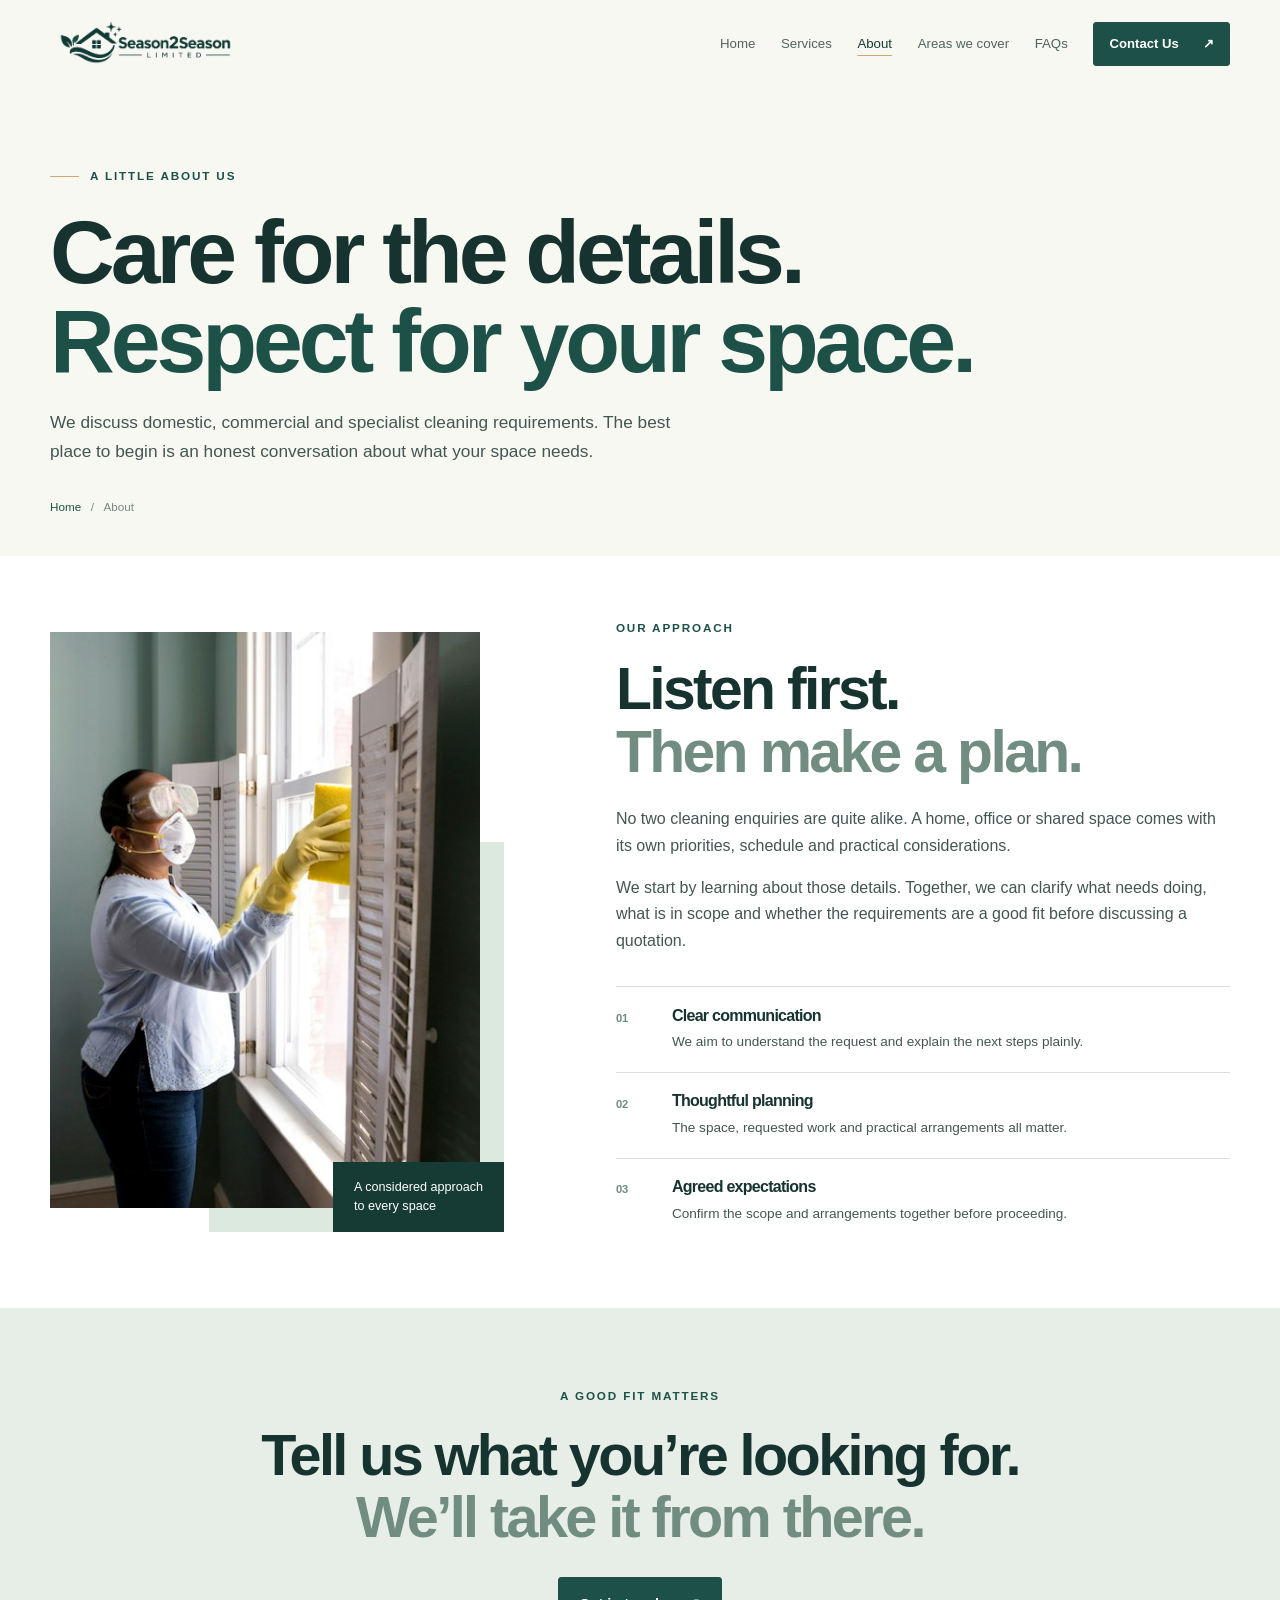
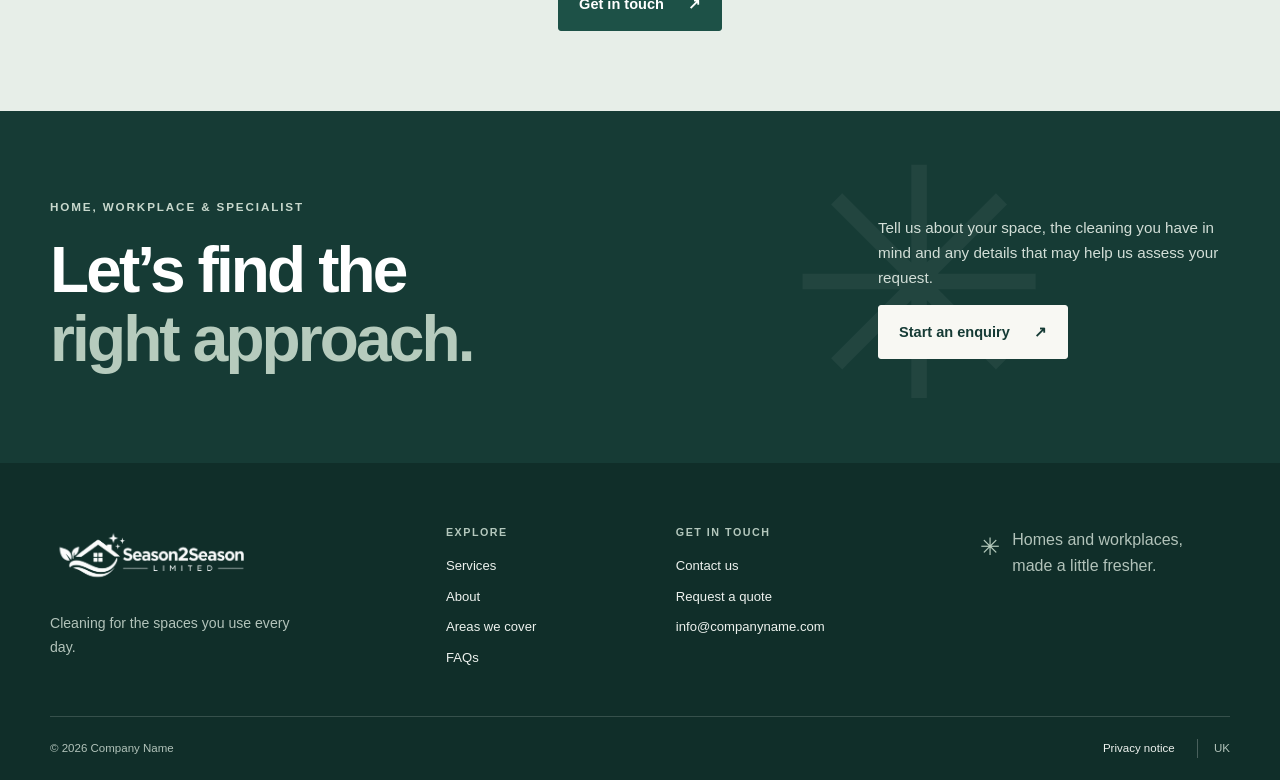
==== commit e9fcd5bf: "design upgrade" ====
--- a/about.html
+++ b/about.html
@@ -3,12 +3,12 @@
 <head>
   <meta charset="utf-8">
   <meta name="viewport" content="width=device-width, initial-scale=1">
-  <meta name="description" content="Learn about our considered approach to domestic and commercial cleaning, and how to start a conversation about your space.">
+  <meta name="description" content="Learn about our considered approach to home, workplace and specialist cleaning, and how to start a conversation about your space.">
   <meta name="theme-color" content="#163b35">
   <meta name="robots" content="noindex,nofollow">
   <meta property="og:type" content="website">
   <meta property="og:title" content="Cleaning Services | About">
-  <meta property="og:description" content="A considered approach to cleaning homes and workplaces.">
+  <meta property="og:description" content="A considered approach to home, workplace and specialist cleaning.">
   <title>Cleaning Services | About</title>
   <link rel="icon" href="assets/favicon.svg" type="image/svg+xml">
   <link rel="stylesheet" href="css/style.css">
@@ -25,10 +25,10 @@
     </nav>
   </div></header>
   <main id="main">
-    <section class="page-hero"><div class="container page-hero-inner"><p class="eyebrow"><span class="eyebrow-line"></span> A little about us</p><h1>Care for the details.<br><span>Respect for your space.</span></h1><p>We provide domestic and commercial cleaning. The best place to begin is an honest conversation about what your space needs.</p><div class="breadcrumb"><a href="index.html">Home</a><span aria-hidden="true">/</span><span aria-current="page">About</span></div></div></section>
+    <section class="page-hero"><div class="container page-hero-inner"><p class="eyebrow"><span class="eyebrow-line"></span> A little about us</p><h1>Care for the details.<br><span>Respect for your space.</span></h1><p>We discuss domestic, commercial and specialist cleaning requirements. The best place to begin is an honest conversation about what your space needs.</p><div class="breadcrumb"><a href="index.html">Home</a><span aria-hidden="true">/</span><span aria-current="page">About</span></div></div></section>
     <section class="section about-story"><div class="container about-story-grid"><div class="about-photo-wrap"><img src="images/cleaning-detail.jpg" width="900" height="1100" loading="lazy" alt="Cleaning professional carefully wiping a kitchen surface"><span class="photo-note">A considered approach<br>to every space</span></div><div class="about-story-copy"><p class="eyebrow">Our approach</p><h2>Listen first.<br><span>Then make a plan.</span></h2><p>No two cleaning enquiries are quite alike. A home, office or shared space comes with its own priorities, schedule and practical considerations.</p><p>We start by learning about those details. Together, we can clarify what needs doing, what is in scope and whether the requirements are a good fit before discussing a quotation.</p><div class="about-values"><div><span class="value-mark" aria-hidden="true">01</span><div><h3>Clear communication</h3><p>We aim to understand the request and explain the next steps plainly.</p></div></div><div><span class="value-mark" aria-hidden="true">02</span><div><h3>Thoughtful planning</h3><p>The space, requested work and practical arrangements all matter.</p></div></div><div><span class="value-mark" aria-hidden="true">03</span><div><h3>Agreed expectations</h3><p>Confirm the scope and arrangements together before proceeding.</p></div></div></div></div></div></section>
     <section class="about-banner"><div class="container about-banner-inner"><p class="eyebrow">A good fit matters</p><h2>Tell us what you’re looking for.<br><span>We’ll take it from there.</span></h2><a class="button" href="contact.html">Get in touch <span aria-hidden="true">↗</span></a></div></section>
-    <section class="cta-section"><div class="container cta-inner"><div><p class="eyebrow eyebrow-light">Domestic &amp; commercial</p><h2>Let’s find the<br><span>right approach.</span></h2></div><div class="cta-action"><p>Tell us a little about your home or workplace and the cleaning you have in mind.</p><a class="button button-light" href="contact.html">Start an enquiry <span aria-hidden="true">↗</span></a></div><span class="cta-spark" aria-hidden="true">✳</span></div></section>
+    <section class="cta-section"><div class="container cta-inner"><div><p class="eyebrow eyebrow-light">Home, workplace &amp; specialist</p><h2>Let’s find the<br><span>right approach.</span></h2></div><div class="cta-action"><p>Tell us about your space, the cleaning you have in mind and any details that may help us assess your request.</p><a class="button button-light" href="contact.html">Start an enquiry <span aria-hidden="true">↗</span></a></div><span class="cta-spark" aria-hidden="true">✳</span></div></section>
   </main>
   <footer class="site-footer"><div class="container"><div class="footer-main"><div class="footer-brand"><a class="brand brand-footer" href="index.html"><img class="brand-logo" src="images/footer_logo.png" alt="Season2season Limited"></a><p>Cleaning for the spaces you use every day.</p></div><div class="footer-column"><h2>Explore</h2><a href="services.html">Services</a><a href="about.html">About</a><a href="areas.html">Areas we cover</a><a href="faq.html">FAQs</a></div><div class="footer-column"><h2>Get in touch</h2><a href="contact.html">Contact us</a><a href="contact.html">Request a quote</a><span data-contact-summary>Contact details to be confirmed</span></div><div class="footer-note"><span class="footer-spark" aria-hidden="true">✳</span><p>Homes and workplaces,<br>made a little fresher.</p></div></div><div class="footer-bottom"><span>© <span data-year></span> <span data-company-name>Company Name</span></span><div><a href="privacy.html">Privacy notice</a><span class="footer-location">UK</span></div></div></div></footer>
 </body>
--- a/css/style.css
+++ b/css/style.css
@@ -19,7 +19,7 @@
   --space-4: 2rem;
   --space-5: 3rem;
   --space-6: 4rem;
-  --space-7: 6rem;
+  --space-7: 4rem;
   --space-8: 8rem;
   --container: 1180px;
   --radius: 3px;
@@ -74,13 +74,15 @@
 .primary-navigation > a[aria-current="page"]:not(.button) { text-decoration: underline; text-decoration-color: var(--accent); text-underline-offset: 0.45rem; }
 .menu-toggle { display: none; }
 
-.hero { position: relative; overflow: hidden; padding: 3.1rem 0 4.4rem; }
+.hero { position: relative; overflow: hidden; padding: 2rem 0 3rem; }
 .hero-grid { display: grid; min-height: 35rem; grid-template-columns: 1.02fr 0.98fr; align-items: center; gap: 4rem; }
 .hero-copy { position: relative; z-index: 2; padding: 0 0 0 1.2rem; }
 .hero-copy h1 { margin: 1.7rem 0 1.45rem; }
 .hero-copy h1 span { color: var(--green); }
 .hero-intro { max-width: 32rem; margin-bottom: 2rem; color: var(--ink-soft); font-size: 1.1rem; line-height: 1.75; }
 .hero-actions { display: flex; flex-wrap: wrap; align-items: center; gap: 1.7rem; }
+.hero-actions .text-link { min-height: 3.35rem; padding: 0.85rem 1.1rem; border: 1px solid var(--green); border-radius: var(--radius); transition: background-color 160ms ease, border-color 160ms ease; }
+.hero-actions .text-link:hover { border-color: var(--green-dark); background: var(--mint); }
 .hero-note { display: flex; align-items: center; gap: 0.65rem; margin: 2.7rem 0 0; color: #71817c; font-size: 0.76rem; }
 .note-dot { width: 0.45rem; height: 0.45rem; border-radius: 50%; background: var(--accent); }
 .hero-visual { position: relative; width: 100%; max-width: 31rem; justify-self: end; padding: 0 1.6rem 1.5rem 0; }
@@ -192,6 +194,21 @@
 .service-detail-reverse .service-detail-image { order: 2; }
 .service-detail-reverse .service-detail-copy { order: 1; }
 .service-detail-alt .service-detail-image::before { background: #d8e2d8; }
+.specialist-services { background: var(--paper); }
+.specialist-services-heading { max-width: 42rem; margin-bottom: 2.2rem; }
+.specialist-services-heading h2 { margin-bottom: 0.9rem; }
+.specialist-services-heading > p:last-child { color: var(--ink-soft); }
+.specialist-service-grid { display: grid; grid-template-columns: repeat(3, minmax(0, 1fr)); gap: 1rem; }
+.specialist-service-card { display: flex; min-height: 13rem; flex-direction: column; align-items: flex-start; padding: 1.4rem; border: 1px solid var(--line); background: var(--white); }
+.specialist-service-card .card-index { margin-bottom: 0.8rem; }
+.specialist-service-card h3 { margin-bottom: 0.6rem; font-size: 1.2rem; }
+.specialist-service-card p:not(.card-index) { margin-bottom: 1rem; color: var(--ink-soft); font-size: 0.86rem; }
+.specialist-service-card .text-link { margin-top: auto; font-size: 0.84rem; }
+.service-extra-links { display: flex; align-items: flex-start; gap: 1rem; margin-top: 1.6rem; padding-top: 1.2rem; border-top: 1px solid var(--line); }
+.service-extra-links > p { flex: 0 0 auto; margin: 0.35rem 0 0; color: var(--ink-soft); font-size: 0.82rem; font-weight: 600; }
+.service-extra-links ul { display: flex; flex-wrap: wrap; gap: 0.5rem; margin: 0; padding: 0; list-style: none; }
+.service-extra-links a { display: inline-flex; padding: 0.3rem 0.65rem; border: 1px solid var(--line); color: var(--green-dark); font-size: 0.76rem; text-decoration: none; }
+.service-extra-links a:hover { border-color: var(--green); background: var(--mint); }
 .service-note { padding-block: 3rem; background: var(--sand); }
 .service-note-inner { display: grid; grid-template-columns: 2rem 1fr auto; align-items: center; gap: 1.4rem; }
 .note-symbol { color: var(--green); font-size: 1.6rem; }
@@ -331,6 +348,7 @@
   .service-card > img { height: 13rem; min-height: 13rem; }
   .service-card-content { min-height: 15rem; padding: 1.4rem 1.4rem 4rem; }
   .service-card h3 { font-size: 1.3rem; }
+  .specialist-service-grid { grid-template-columns: repeat(2, minmax(0, 1fr)); }
   .approach-layout, .service-detail-grid, .about-story-grid { gap: 3.5rem; }
   .contact-layout { gap: 3rem; }
   .footer-main { grid-template-columns: 1.2fr 0.8fr 1fr; }
@@ -391,11 +409,13 @@
   .footer-main { grid-template-columns: 1fr 1fr; gap: 2.2rem 1.2rem; }
   .footer-brand { grid-column: 1 / -1; }
   .footer-bottom { align-items: flex-start; flex-direction: column; justify-content: center; padding-block: 1rem; }
-  .page-hero { padding: 3.4rem 0 2rem; }
+  .page-hero { padding: 2.2rem 0 2rem; }
   .page-hero h1 { font-size: clamp(3.2rem, 11vw, 5rem); }
   .page-hero-inner > p:not(.eyebrow) { font-size: 0.98rem; }
   .service-detail-section { padding-block: 3.5rem; }
   .service-detail-section + .service-detail-section { padding-top: 0; }
+  .specialist-service-grid { grid-template-columns: 1fr; }
+  .service-extra-links { flex-direction: column; gap: 0.7rem; }
   .service-detail-grid, .service-detail-reverse { grid-template-columns: 1fr; gap: 2rem; }
   .service-detail-reverse .service-detail-image, .service-detail-reverse .service-detail-copy { order: initial; }
   .service-detail-image img { height: min(65vw, 23rem); }
@@ -417,17 +437,29 @@
   .privacy-layout { grid-template-columns: 1fr; gap: 2rem; }
   .faq-contact-inner { align-items: flex-start; flex-direction: column; gap: 1rem; }
 }
+@media (max-width: 460px) {
+    .hero-actions {
+        align-items: flex-start;
+        flex-direction: column;
+        gap: 1.2rem;
+    }
+}
 @media (max-width: 420px) {
   .container { width: calc(100% - 2rem); }
   .brand-logo { width: 10.5rem; }
   .brand-footer .brand-logo { width: 12rem; }
-  .hero-actions { align-items: flex-start; flex-direction: column; gap: 1.2rem; }
   .hero-actions .button { width: 100%; justify-content: space-between; }
+  .hero-actions .text-link { width: 100%; display: inline-flex; justify-content: space-between; }
   .service-card { grid-template-columns: 1fr; }
   .service-card > img { height: 12.5rem; min-height: 12.5rem; }
   .service-card-content { min-height: 15rem; }
   .form-row { grid-template-columns: 1fr; gap: 0; }
 }
+@media (max-width: 360px) {
+    h1 {
+        font-size: clamp(3rem, 12vw, 5rem);
+    }
+}
 @media (prefers-reduced-motion: reduce) {
   *, *::before, *::after { scroll-behavior: auto !important; transition-duration: 0.01ms !important; animation-duration: 0.01ms !important; animation-iteration-count: 1 !important; }
 }
